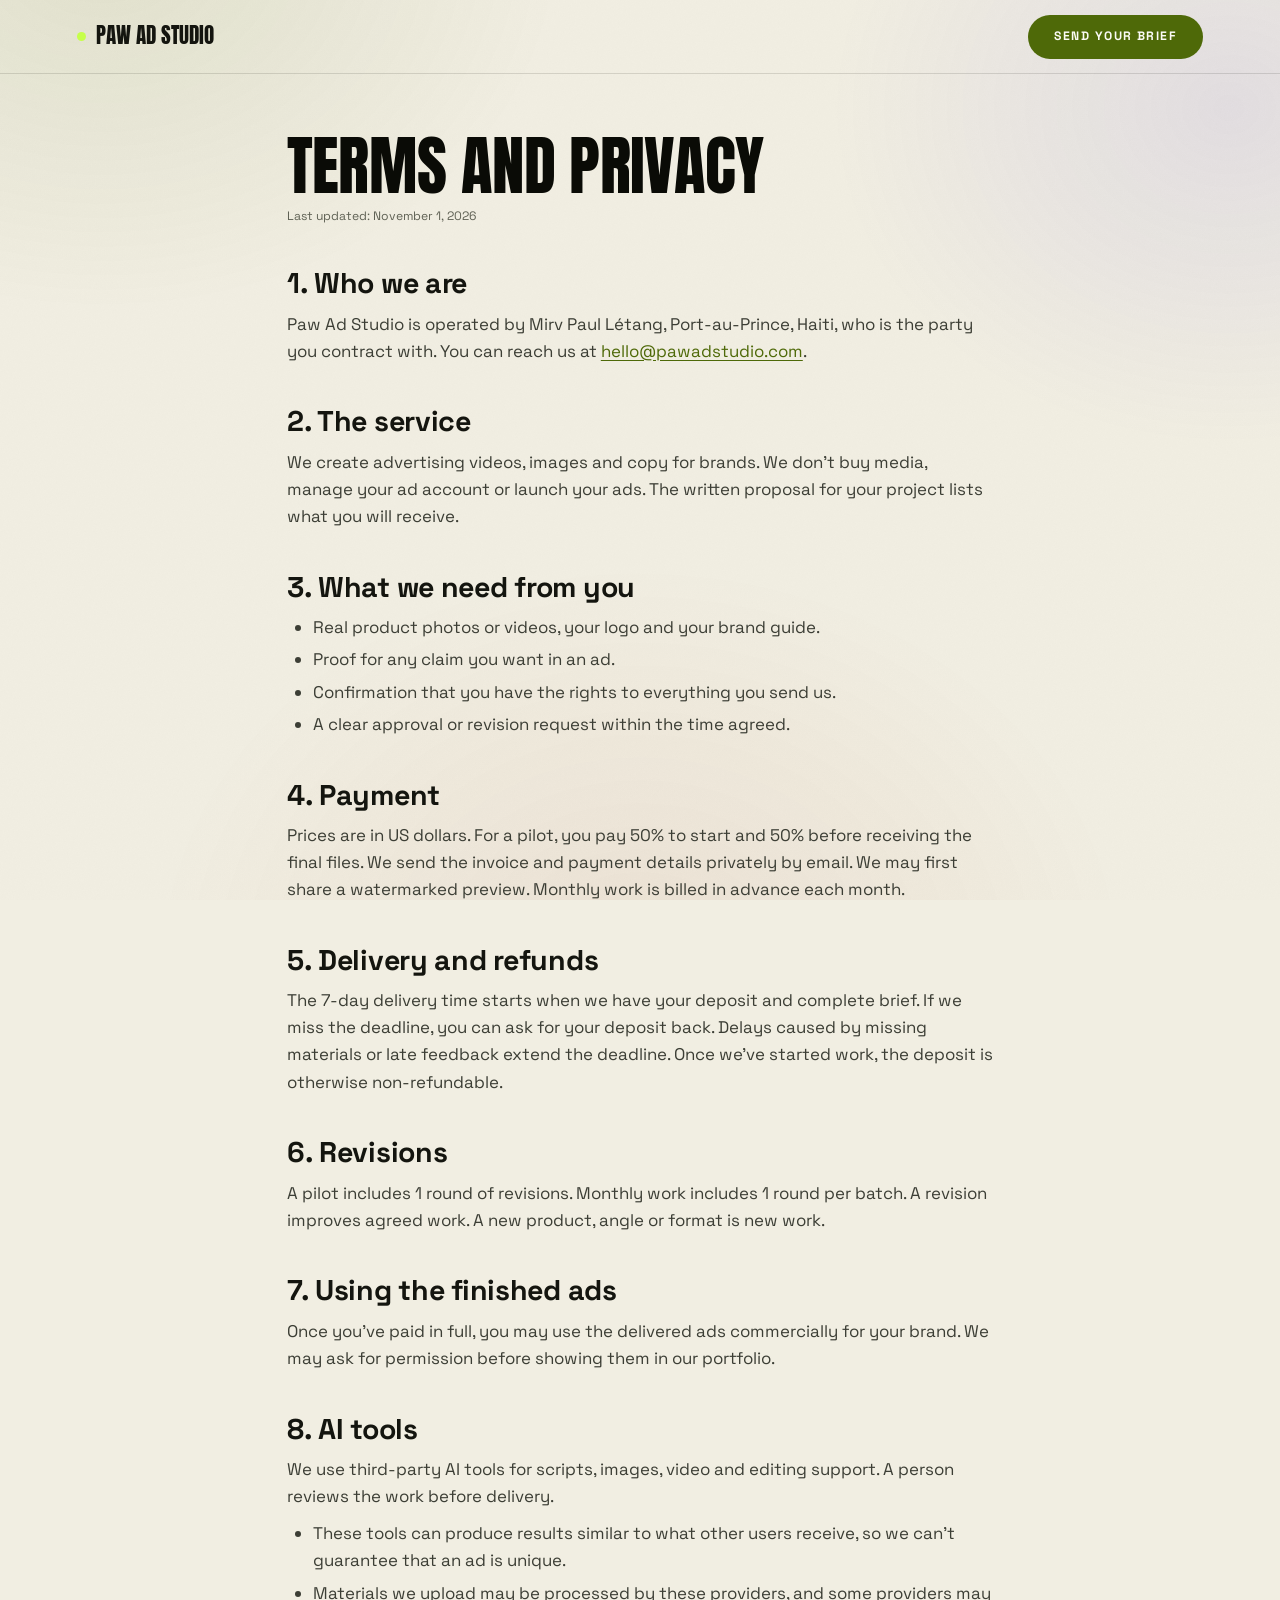
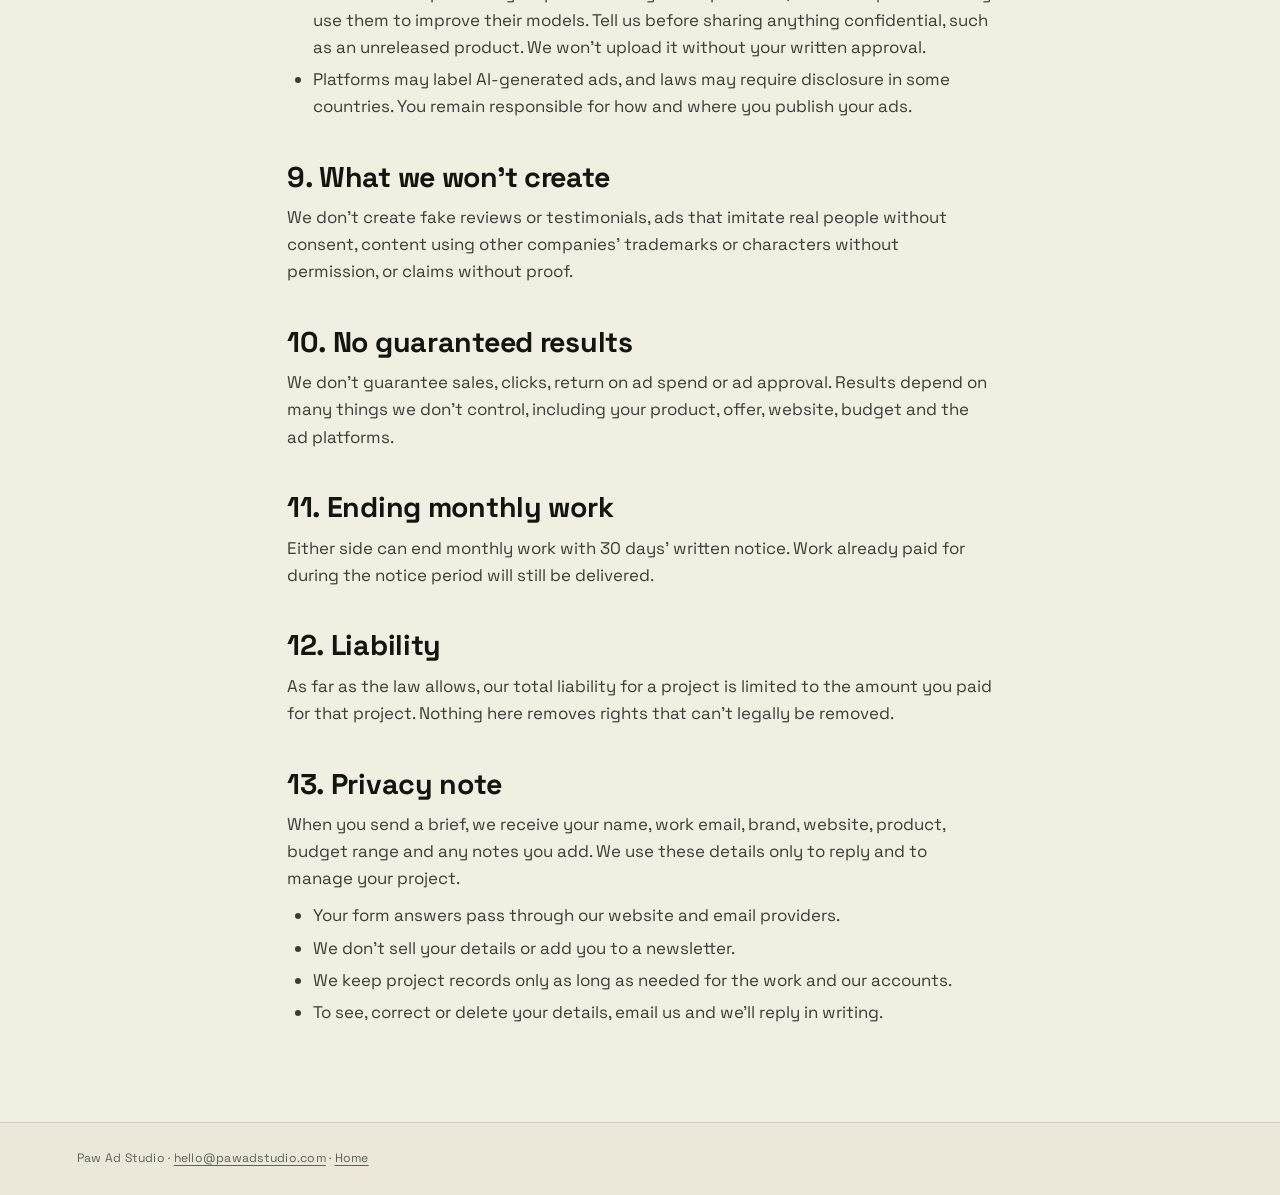
==== terms.html @ f974204a "Sauvegarde : site, chaîne de production et 3 démos validées Site de service en voix d'agence, outils" ====
<!doctype html>
<html lang="en">
<head>
  <meta charset="utf-8">
  <meta name="viewport" content="width=device-width, initial-scale=1">
  <meta name="theme-color" content="#0E0F0C">
  <title>Terms and privacy | Paw Ad Studio</title>
  <meta name="description" content="Service terms and privacy note for Paw Ad Studio.">
  <link rel="icon" href="favicon.svg" type="image/svg+xml">
  <script>!function(){var d=document.documentElement;try{var s=null;try{s=localStorage.getItem("paw-theme")}catch(e){}var t=s==="light"||s==="dark"?s:(window.matchMedia&&window.matchMedia("(prefers-color-scheme: light)").matches?"light":"dark");d.setAttribute("data-theme",t);d.style.colorScheme=t}catch(e){d.setAttribute("data-theme","dark")}}();</script>
  <link rel="preconnect" href="https://fonts.googleapis.com">
  <link rel="preconnect" href="https://fonts.gstatic.com" crossorigin>
  <link href="https://fonts.googleapis.com/css2?family=Anton&family=Space+Grotesk:wght@400;500;600;700&display=swap" rel="stylesheet">
  <link rel="stylesheet" href="css/tokens.css">
  <link rel="stylesheet" href="css/base.css">
  <link rel="stylesheet" href="css/contact.css">
  <link rel="stylesheet" href="css/site.css">
</head>
<body class="cursor-auto">
  <header class="legal-header">
    <a class="legal-header__logo" href="index.html" aria-label="Paw Ad Studio, back to home"><span class="legal-header__dot" aria-hidden="true"></span><span>Paw Ad Studio</span></a>
    <a class="legal-header__cta" href="index.html#contact">Send your brief</a>
  </header>

  <main class="legal container">
    <h1>Terms and privacy</h1>
    <p class="updated">Last updated: November 1, 2026</p>

    <h2>1. Who we are</h2>
    <p>Paw Ad Studio is operated by Mirv Paul Létang, Port-au-Prince, Haiti, who is the party you contract with. You can reach us at <a href="mailto:hello@pawadstudio.com">hello@pawadstudio.com</a>.</p>

    <h2>2. The service</h2>
    <p>We create advertising videos, images and copy for brands. We don't buy media, manage your ad account or launch your ads. The written proposal for your project lists what you will receive.</p>

    <h2>3. What we need from you</h2>
    <ul>
      <li>Real product photos or videos, your logo and your brand guide.</li>
      <li>Proof for any claim you want in an ad.</li>
      <li>Confirmation that you have the rights to everything you send us.</li>
      <li>A clear approval or revision request within the time agreed.</li>
    </ul>

    <h2>4. Payment</h2>
    <p>Prices are in US dollars. For a pilot, you pay 50% to start and 50% before receiving the final files. We send the invoice and payment details privately by email. We may first share a watermarked preview. Monthly work is billed in advance each month.</p>

    <h2>5. Delivery and refunds</h2>
    <p>The 7-day delivery time starts when we have your deposit and complete brief. If we miss the deadline, you can ask for your deposit back. Delays caused by missing materials or late feedback extend the deadline. Once we've started work, the deposit is otherwise non-refundable.</p>

    <h2>6. Revisions</h2>
    <p>A pilot includes 1 round of revisions. Monthly work includes 1 round per batch. A revision improves agreed work. A new product, angle or format is new work.</p>

    <h2>7. Using the finished ads</h2>
    <p>Once you've paid in full, you may use the delivered ads commercially for your brand. We may ask for permission before showing them in our portfolio.</p>

    <h2>8. AI tools</h2>
    <p>We use third-party AI tools for scripts, images, video and editing support. A person reviews the work before delivery.</p>
    <ul>
      <li>These tools can produce results similar to what other users receive, so we can't guarantee that an ad is unique.</li>
      <li>Materials we upload may be processed by these providers, and some providers may use them to improve their models. Tell us before sharing anything confidential, such as an unreleased product. We won't upload it without your written approval.</li>
      <li>Platforms may label AI-generated ads, and laws may require disclosure in some countries. You remain responsible for how and where you publish your ads.</li>
    </ul>

    <h2>9. What we won't create</h2>
    <p>We don't create fake reviews or testimonials, ads that imitate real people without consent, content using other companies' trademarks or characters without permission, or claims without proof.</p>

    <h2>10. No guaranteed results</h2>
    <p>We don't guarantee sales, clicks, return on ad spend or ad approval. Results depend on many things we don't control, including your product, offer, website, budget and the ad platforms.</p>

    <h2>11. Ending monthly work</h2>
    <p>Either side can end monthly work with 30 days' written notice. Work already paid for during the notice period will still be delivered.</p>

    <h2>12. Liability</h2>
    <p>As far as the law allows, our total liability for a project is limited to the amount you paid for that project. Nothing here removes rights that can't legally be removed.</p>

    <h2 id="privacy">13. Privacy note</h2>
    <p>When you send a brief, we receive your name, work email, brand, website, product, budget range and any notes you add. We use these details only to reply and to manage your project.</p>
    <ul>
      <li>Your form answers pass through our website and email providers.</li>
      <li>We don't sell your details or add you to a newsletter.</li>
      <li>We keep project records only as long as needed for the work and our accounts.</li>
      <li>To see, correct or delete your details, email us and we'll reply in writing.</li>
    </ul>
  </main>

  <footer class="footer">
    <div class="container footer__inner">
      <p class="footer__text">Paw Ad Studio · <a href="mailto:hello@pawadstudio.com">hello@pawadstudio.com</a> · <a href="index.html">Home</a></p>
    </div>
  </footer>
</body>
</html>
---- css/tokens.css ----
:root {
  color-scheme: dark;

  
  --bg:         #0E0F0C;   
  --bg-2:       #121410;   
  --surface:    #16180F;   
  --surface-2:  #1E2117;   

  
  --ink:        #F2F1EA;   
  --ink-2:      #CBCCC1;   
  --muted:      #8E9086;   

  
  --ink-display: #FAF9F2;

  
  --line:        rgba(242, 241, 234, .10);  
  --line-strong: rgba(242, 241, 234, .24);  
  --frame-line:  rgba(242, 241, 234, .38);  
  --line-ui:     rgba(242, 241, 234, .40);  

  
  --accent:     #C6FF4A;   
  --accent-ink: #0B0D06;   
  --accent-2:   #8A7CFF;   
  --accent-3:   #FF7A45;   
  --glow:       rgba(198, 255, 74, .32);   
  --danger:     #FF6B6B;

  
  --accent-solid:     var(--accent);
  --accent-solid-ink: var(--accent-ink);

  
  --media-black: #000000;
  --on-media:    #FFFFFF;

  
  --accent-weak: color-mix(in oklab, var(--accent) 14%, transparent);
  --accent-soft: color-mix(in oklab, var(--accent) 32%, transparent);

  
  --shadow-1: 0 2px 8px rgba(0, 0, 0, .40),
              0 12px 32px rgba(0, 0, 0, .34);
  --shadow-2: 0 4px 14px rgba(0, 0, 0, .45),
              0 28px 70px rgba(0, 0, 0, .55);
  --shadow-glow: 0 0 0 1px color-mix(in oklab, var(--accent) 26%, transparent),
                 0 18px 60px -12px var(--glow);
  --blur-glass: 16px;
  --glass:      rgba(22, 24, 15, .62);   

  
  --mesh-1: color-mix(in oklab, var(--accent)   12%, transparent);
  --mesh-2: color-mix(in oklab, var(--accent-2) 14%, transparent);
  --mesh-3: color-mix(in oklab, var(--accent-3)  8%, transparent);
  --mesh:
    radial-gradient(58vw 46vw at 8% -6%,  var(--mesh-1) 0%, transparent 62%),
    radial-gradient(52vw 44vw at 96% 12%, var(--mesh-2) 0%, transparent 60%),
    radial-gradient(60vw 50vw at 50% 108%, var(--mesh-3) 0%, transparent 64%);

  
  --grain: url("data:image/svg+xml,%3Csvg xmlns='http://www.w3.org/2000/svg' width='160' height='160'%3E%3Cfilter id='n'%3E%3CfeTurbulence type='fractalNoise' baseFrequency='.82' numOctaves='2' stitchTiles='stitch'/%3E%3CfeColorMatrix type='saturate' values='0'/%3E%3C/filter%3E%3Crect width='160' height='160' filter='url(%23n)' opacity='.55'/%3E%3C/svg%3E");
  --grain-opacity: .075;
  
  --grain-blend: screen;

  
  --r-sm:   6px;
  --r-md:   12px;
  --r-lg:   20px;
  --r-xl:   32px;
  --r-pill: 999px;

  
  --font-display: var(--font-anton), "Arial Narrow", Impact, sans-serif;
  --font-cond:    var(--font-grotesk), "Arial Narrow", sans-serif;
  --font-body:    var(--font-grotesk), system-ui, "Segoe UI", Helvetica, Arial, sans-serif;

  
  --step--1: clamp(11.5px, 0.65rem + 0.14vw, 13px);   
  --step-0:  clamp(15px,   0.88rem + 0.22vw, 17px);   
  --step-1:  clamp(17px,   0.95rem + 0.42vw, 21px);   
  --step-2:  clamp(21px,   1.05rem + 0.92vw, 30px);   
  --step-3:  clamp(26px,   1.15rem + 1.9vw,  44px);   
  --step-4:  clamp(34px,   1.2rem  + 3.6vw,  72px);   
  --step-5:  clamp(46px,   1rem    + 7.4vw, 128px);   
  --step-6:  clamp(60px,   0.5rem  + 13vw,  230px);   

  
  --lh-display: .86;
  --lh-title:   .94;
  --lh-body:    1.6;
  --tracking-label: .12em;

  
  --sp-1: clamp(4px,  0.25rem + 0.1vw,  6px);
  --sp-2: clamp(8px,  0.4rem  + 0.3vw, 12px);
  --sp-3: clamp(12px, 0.6rem  + 0.5vw, 18px);
  --sp-4: clamp(18px, 0.9rem  + 0.9vw, 28px);
  --sp-5: clamp(26px, 1.2rem  + 1.6vw, 44px);
  --sp-6: clamp(38px, 1.6rem  + 2.8vw, 72px);
  --sp-7: clamp(56px, 2rem    + 5vw,  120px);
  --sp-8: clamp(80px, 2.4rem  + 8vw,  190px);

  
  --rule-w: clamp(24px, 5.5vw, 64px);

  --pad-x:        20px;
  --container:    1440px;
  --header-h:     58px;
  --frame-inset:  10px;
  --frame-radius: 16px;

  
  --ease-expo:  cubic-bezier(.16, 1, .3, 1);
  --ease-power: cubic-bezier(.22, .61, .36, 1);
  --ease-soft:  cubic-bezier(.4, 0, .2, 1);
  --dur-1: .22s;
  --dur-2: .45s;
  --dur-3: .9s;
}


:root[data-theme="light"] {
  color-scheme: light;

  
  --bg:        #F1EEE2;   
  --bg-2:      #E9E5D7;   
  --surface:   #FCFBF6;   
  --surface-2: #E4E0D1;   

  --ink:       #14150F;   
  --ink-2:     #3C3E35;   
  --muted:     #5F6154;   

  
  --ink-display: #0A0B06;

  --line:        rgba(20, 21, 15, .13);  
  --line-strong: rgba(20, 21, 15, .24);  
  --frame-line:  rgba(20, 21, 15, .30);  
  --line-ui:     rgba(20, 21, 15, .52);  

  --accent:     #4E6908;   
  --accent-ink: #FBFBF6;   
  --accent-2:   #5B4BD6;   
  --accent-3:   #A83C10;   
  --glow:       rgba(78, 105, 8, .20);
  --danger:     #B3261E;

  
  --accent-solid:     #C6FF4A;
  --accent-solid-ink: #14150F;   

  
  --shadow-1: 0 1px 2px rgba(30, 28, 18, .10),
              0 12px 28px rgba(30, 28, 18, .14);
  --shadow-2: 0 2px 6px rgba(30, 28, 18, .12),
              0 30px 70px rgba(30, 28, 18, .20);
  --shadow-glow: 0 0 0 1px color-mix(in oklab, var(--accent) 24%, transparent),
                 0 18px 50px -14px var(--glow);
  --glass:    rgba(252, 251, 246, .70);

  --mesh-1: color-mix(in oklab, var(--accent)   10%, transparent);
  --mesh-2: color-mix(in oklab, var(--accent-2) 10%, transparent);
  --mesh-3: color-mix(in oklab, var(--accent-3)  7%, transparent);

  --grain-opacity: .05;
  --grain-blend: multiply;
}


:root.theme-ready,
:root.theme-ready body,
:root.theme-ready .theme-surface {
  transition:
    background-color var(--dur-2) var(--ease-soft),
    color var(--dur-2) var(--ease-soft),
    border-color var(--dur-2) var(--ease-soft);
}

@media (prefers-reduced-motion: reduce) {
  :root.theme-ready,
  :root.theme-ready body,
  :root.theme-ready .theme-surface { transition: none; }
}


@media (min-width: 720px) {
  :root {
    --pad-x: 5vw;
    --header-h: 66px;
    --frame-inset: 14px;
    --frame-radius: 22px;
  }
}

@media (min-width: 980px) {
  :root {
    --pad-x: 6vw;
    --header-h: 74px;
    --frame-inset: 16px;
    --frame-radius: 26px;
  }
}
---- css/base.css ----
*,
*::before,
*::after { margin: 0; padding: 0; box-sizing: border-box; }


html {
  background-color: var(--bg);
  color: var(--ink);
  scroll-behavior: smooth;
  scrollbar-color: var(--line-strong) var(--bg);
  -webkit-text-size-adjust: 100%;
}

body {
  position: relative;
  min-height: 100svh;
  background: transparent;
  color: var(--ink);
  font-family: var(--font-body);
  font-size: var(--step-0);
  line-height: var(--lh-body);
  font-synthesis-weight: none;
  text-rendering: optimizeLegibility;
  -webkit-font-smoothing: antialiased;
  -moz-osx-font-smoothing: grayscale;
  overflow-x: clip;
}


body::before,
body::after {
  content: "";
  position: fixed;
  inset: 0;
  z-index: -1;
  pointer-events: none;
}
body::before { background-image: var(--mesh); }
body::after {
  background-image: var(--grain);
  background-repeat: repeat;
  opacity: var(--grain-opacity);
  
  mix-blend-mode: var(--grain-blend);
}

img,
svg,
video,
canvas { max-width: 100%; display: block; }

a { color: inherit; text-decoration: none; }
ul, ol { list-style: none; }

button,
input,
select,
textarea { font: inherit; color: inherit; background: none; border: none; }
button { cursor: pointer; }


button,
[role="button"],
a[href] { touch-action: manipulation; }


h1, h2, h3, h4 {
  font-weight: 400;
  line-height: var(--lh-title);
  text-wrap: balance;
}
h1, h2 { letter-spacing: -.01em; }

p { text-wrap: pretty; }

strong, b { font-weight: 600; }

::selection { background: var(--accent); color: var(--accent-ink); }


.label {
  font-family: var(--font-cond);
  font-weight: 600;
  font-size: var(--step--1);
  text-transform: uppercase;
  letter-spacing: var(--tracking-label);
  color: var(--muted);
}


.display {
  font-family: var(--font-display);
  font-weight: 400;
  text-transform: uppercase;
  line-height: var(--lh-display);
  letter-spacing: -.005em;
}


.outline,
.outline-sm {
  color: var(--ink);
  font-style: normal;
}
@supports (-webkit-text-stroke: 1px currentColor) {
  .outline {
    color: transparent;
    -webkit-text-stroke: 1.2px var(--ink);
    paint-order: stroke fill;
  }
  .outline-sm {
    color: transparent;
    -webkit-text-stroke: 1px var(--ink);
    paint-order: stroke fill;
  }
  
  .outline--accent { -webkit-text-stroke-color: var(--accent); }
}


.container {
  width: 100%;
  max-width: var(--container);
  margin-inline: auto;
  padding-inline: var(--pad-x);
}

section { position: relative; }


[id] { scroll-margin-top: calc(var(--header-h) + var(--sp-4)); }


.glass {
  background: var(--glass);
  -webkit-backdrop-filter: blur(var(--blur-glass)) saturate(1.4);
  backdrop-filter: blur(var(--blur-glass)) saturate(1.4);
  border: 1px solid var(--line);
}


:focus { outline: none; }
:focus-visible {
  outline: 2px solid var(--accent);
  outline-offset: 3px;
  border-radius: var(--r-sm);
}


.skip-link {
  position: absolute;
  left: var(--sp-3);
  top: var(--sp-3);
  z-index: 300;
  transform: translateY(-200%);
  background: var(--accent);
  color: var(--accent-ink);
  font-family: var(--font-cond);
  font-weight: 700;
  font-size: var(--step--1);
  text-transform: uppercase;
  letter-spacing: var(--tracking-label);
  padding: var(--sp-2) var(--sp-4);
  border-radius: var(--r-pill);
}
.skip-link:focus-visible { transform: translateY(0); }

.visually-hidden {
  position: absolute !important;
  width: 1px; height: 1px;
  margin: -1px; padding: 0;
  overflow: hidden;
  clip-path: inset(50%);
  white-space: nowrap;
}


::-webkit-scrollbar { width: 10px; height: 10px; }
::-webkit-scrollbar-track { background: var(--bg); }
::-webkit-scrollbar-thumb {
  background: var(--line-strong);
  border-radius: var(--r-pill);
  border: 2px solid var(--bg);
}
::-webkit-scrollbar-thumb:hover { background: var(--accent); }


@media (hover: hover) and (pointer: fine) {
  body { cursor: none; }
  body a,
  body button,
  body [data-cursor] { cursor: none; }

  
  .cursor-auto,
  .cursor-auto * { cursor: auto; }
  .cursor-auto a,
  .cursor-auto button { cursor: pointer; }
  .cursor-auto input,
  .cursor-auto textarea { cursor: text; }
}


@media (prefers-reduced-motion: reduce) {
  html { scroll-behavior: auto; }
  *,
  *::before,
  *::after {
    animation-duration: .001ms !important;
    animation-iteration-count: 1 !important;
    transition-duration: .001ms !important;
    scroll-behavior: auto !important;
  }
  
  [data-reveal] { opacity: 1 !important; transform: none !important; }
  .reveal { transform: none !important; }
}


@media (min-width: 980px) {
  @supports (-webkit-text-stroke: 1px currentColor) {
    .outline    { -webkit-text-stroke-width: 1.5px; }
    .outline-sm { -webkit-text-stroke-width: 1.2px; }
  }
}
---- css/contact.css ----
.contact {
  
  --contact-halo-a: color-mix(in oklab, var(--accent) 30%, transparent);
  --contact-halo-b: color-mix(in oklab, var(--accent-2) 22%, transparent);
  --contact-halo-opacity: .9;
  --contact-edge: color-mix(in oklab, var(--accent) 34%, transparent);
  --contact-stroke: 2.4px;               

  
  --contact-title-size: clamp(46px, 11vw, 176px);

  position: relative;
  isolation: isolate;
  overflow: clip;                       
  
  padding-block: var(--sp-6);
}

:root[data-theme="light"] .contact {
  --contact-halo-a: color-mix(in oklab, var(--accent) 16%, transparent);
  --contact-halo-b: color-mix(in oklab, var(--accent-2) 12%, transparent);
  --contact-halo-opacity: .75;
  --contact-edge: color-mix(in oklab, var(--accent) 26%, transparent);
}


.contact__glow {
  position: absolute;
  
  inset: 0 -12% auto -12%;
  z-index: -1;
  height: 70%;
  pointer-events: none;
  opacity: var(--contact-halo-opacity);
  filter: blur(60px);
  background:
    radial-gradient(44% 52% at 18% 30%, var(--contact-halo-a) 0%, transparent 70%),
    radial-gradient(40% 48% at 86% 8%, var(--contact-halo-b) 0%, transparent 72%);
  -webkit-mask-image: linear-gradient(to bottom, transparent 0%, #000 22%);
          mask-image: linear-gradient(to bottom, transparent 0%, #000 22%);
}


.contact__inner {
  position: relative;
  display: grid;
  grid-template-columns: minmax(0, 1fr);
  gap: var(--sp-5);
}


.contact__bar {
  display: flex;
  align-items: center;
  gap: var(--sp-3);
  padding-bottom: var(--sp-3);
  border-bottom: 1px solid var(--line);
  min-width: 0;
}

.contact__kicker {
  flex: none;
  color: var(--muted);
}


.contact__barRule {
  flex: 1 1 auto;
  min-width: var(--sp-3);
  height: 1px;
  background: var(--line-strong);
}

.contact__status {
  display: inline-flex;
  align-items: center;
  gap: var(--sp-2);
  flex: none;
  min-width: 0;
}

.contact__statusText {
  color: var(--muted);
  white-space: nowrap;
}


.contact__statusDot {
  flex: none;
  width: 8px;
  height: 8px;
  border-radius: var(--r-pill);
  background: var(--accent-solid);
  box-shadow: 0 0 0 4px color-mix(in oklab, var(--accent) 18%, transparent);
}


.contact__title {
  margin: 0;
  font-size: var(--contact-title-size);   
  line-height: .84;                       
  letter-spacing: -.02em;
  color: var(--ink-display);
  min-width: 0;
}

.contact__line {
  display: block;
  overflow: hidden;                     
  padding-bottom: .04em;                
  
  padding-top: .2em;
  margin-top: -.2em;

  
  padding-left: 0;
}


.contact__line--bottom {
  display: flex;
  align-items: flex-end;
  gap: var(--sp-3);
}

.contact__word {
  display: inline-block;
  white-space: nowrap;          
  will-change: transform;
}


@supports (-webkit-text-stroke: 1px currentColor) {
  .contact__word--outline {
    -webkit-text-stroke: var(--contact-stroke) var(--ink-display);
  }
}


.contact__trail {
  display: none;
}


.contact__cols {
  display: grid;
  grid-template-columns: 1fr;
  gap: var(--sp-5);
  min-width: 0;
}


@media (min-width: 640px) {
  .contact__cols { grid-template-columns: repeat(2, minmax(0, 1fr)); }
}

.contact__col {
  display: flex;
  flex-direction: column;
  gap: var(--sp-3);
  min-width: 0;
}

.contact__colTitle {
  display: flex;
  align-items: center;
  gap: var(--sp-2);
  margin: 0;
  color: var(--muted);
}
.contact__colTitle::before {
  content: "";
  width: var(--rule-w);           
  height: 1px;
  flex: none;
  background: var(--accent);
}

.contact__list {
  display: flex;
  flex-direction: column;
}

.contact__row { border-top: 1px solid var(--line); }
.contact__row:last-child { border-bottom: 1px solid var(--line); }


.contact__item {
  display: flex;
  align-items: center;
  justify-content: space-between;
  gap: var(--sp-3);
  padding-block: var(--sp-3);
  min-height: 48px;                     
  font-family: var(--font-cond);
  font-weight: 600;
  font-size: var(--step-1);
  color: var(--ink-2);
  transition: color var(--dur-1) var(--ease-soft);
}

.contact__itemText {
  min-width: 0;
  overflow-wrap: anywhere;
  transition: transform var(--dur-2) var(--ease-expo);
}

.contact__itemArrow {
  flex: none;
  color: var(--accent);
  opacity: 0;
  transform: translate3d(-6px, 4px, 0);
  transition:
    opacity var(--dur-1) var(--ease-soft),
    transform var(--dur-2) var(--ease-expo);
}

a.contact__item:hover,
a.contact__item:focus-visible { color: var(--ink); }
a.contact__item:hover .contact__itemText,
a.contact__item:focus-visible .contact__itemText { transform: translate3d(6px, 0, 0); }
a.contact__item:hover .contact__itemArrow,
a.contact__item:focus-visible .contact__itemArrow {
  opacity: 1;
  transform: translate3d(0, 0, 0);
}


.contact__item--off {
  color: var(--muted);
  cursor: default;
}
.contact__itemDash {
  flex: none;
  width: 16px;
  height: 1px;
  background: var(--line-strong);
}


.contact__mailto {
  position: relative;
  isolation: isolate;
  display: flex;
  align-items: center;
  justify-content: space-between;
  gap: var(--sp-4);
  width: 100%;
  min-height: 88px;
  padding-block: var(--sp-4);
  padding-inline: 0;                    
  border-block: 1px solid var(--line-strong);
  color: var(--ink);
  overflow: hidden;
  
  transition:
    color var(--dur-2) var(--ease-soft),
    border-color var(--dur-2) var(--ease-soft),
    padding-inline var(--dur-2) var(--ease-expo);
}


.contact__mailtoFill {
  position: absolute;
  inset: 0 -50vw 0 -50vw;
  z-index: -1;
  background: var(--accent);
  transform: translate3d(-100%, 0, 0);
  transition: transform var(--dur-2) var(--ease-expo);
}

.contact__mailtoText {
  font-family: var(--font-cond);
  font-weight: 700;
  font-size: clamp(20px, 1rem + 2.6vw, 56px);
  letter-spacing: -.015em;
  line-height: 1.1;
  color: inherit;
  
  min-width: 0;
  overflow-wrap: anywhere;
}


.contact__mailtoArrow {
  position: relative;
  display: grid;
  place-items: center;
  flex: none;
  width: clamp(48px, 5.4vw, 84px);
  height: clamp(48px, 5.4vw, 84px);
  border: 1px solid var(--contact-edge);
  border-radius: var(--r-pill);
  overflow: hidden;
  font-size: clamp(20px, 1rem + 1.2vw, 32px);
  line-height: 1;
  color: var(--accent);
  transition:
    color var(--dur-2) var(--ease-soft),
    border-color var(--dur-2) var(--ease-soft),
    background-color var(--dur-2) var(--ease-soft);
}
.contact__mailtoArrowGlyph {
  position: absolute;
  inset: 0;
  display: flex;
  align-items: center;
  justify-content: center;
  transition: transform var(--dur-2) var(--ease-expo);
}
.contact__mailtoArrowGlyph:nth-child(1) { transform: translate3d(0, 0, 0); }
.contact__mailtoArrowGlyph:nth-child(2) { transform: translate3d(-130%, 0, 0); }

.contact__mailto:hover,
.contact__mailto:focus-visible {
  color: var(--accent-ink);             
  border-color: var(--accent);
  
  padding-inline: var(--sp-4);
}
.contact__mailto:hover .contact__mailtoFill,
.contact__mailto:focus-visible .contact__mailtoFill {
  transform: translate3d(0, 0, 0);
}
.contact__mailto:hover .contact__mailtoArrow,
.contact__mailto:focus-visible .contact__mailtoArrow {
  color: var(--accent);
  border-color: var(--accent-ink);
  background-color: var(--accent-ink);
}

.contact__mailto:hover .contact__mailtoArrowGlyph:nth-child(1),
.contact__mailto:focus-visible .contact__mailtoArrowGlyph:nth-child(1) {
  transform: translate3d(130%, 0, 0);
}
.contact__mailto:hover .contact__mailtoArrowGlyph:nth-child(2),
.contact__mailto:focus-visible .contact__mailtoArrowGlyph:nth-child(2) {
  transform: translate3d(0, 0, 0);
}


.contact__mailto:focus-visible { outline-offset: 4px; }



.contact__anim {
  --contact-d: calc(var(--contact-i, 0) * .08s);
  transition:
    opacity var(--dur-3) var(--ease-soft) var(--contact-d),
    transform 1.05s var(--ease-expo) var(--contact-d);
}


.contact__mailto.contact__anim {
  transition:
    opacity var(--dur-3) var(--ease-soft) var(--contact-d),
    transform 1.05s var(--ease-expo) var(--contact-d),
    color var(--dur-2) var(--ease-soft),
    border-color var(--dur-2) var(--ease-soft),
    padding-inline var(--dur-2) var(--ease-expo);
}

.contact--pre .contact__anim { opacity: 0; }


.contact--pre .contact__word { transform: translateY(105%); }


.contact--pre .contact__bar,
.contact--pre .contact__mailto,
.contact--pre .contact__col { transform: translateY(22px); }

.contact--in .contact__anim {
  opacity: 1;
  transform: none;
}


@media (max-width: 600px) {
  .contact__mailto {
    gap: var(--sp-3);
    min-height: 72px;
  }
  .contact__mailtoText { font-size: clamp(16px, 4.6vw, 26px); }
  .contact__mailto:hover,
  .contact__mailto:focus-visible { padding-inline: var(--sp-3); }
}


@media (min-width: 720px) {
  .contact__cols { gap: var(--sp-6); }

  .footer__inner {
    flex-direction: row;
    align-items: center;
    justify-content: space-between;
  }
}


@media (min-width: 1240px) {
  .contact__inner {
    
    grid-template-columns: minmax(0, .98fr) minmax(300px, 1.02fr);
    column-gap: var(--sp-6);
    row-gap: var(--sp-6);
  }

  
  .contact { --contact-title-size: clamp(46px, 6.6vw, 176px); }

  .contact__bar { grid-column: 1 / -1; grid-row: 1; }

  
  .contact__title { grid-column: 1; grid-row: 2; align-self: end; }

  .contact__cols {
    grid-column: 2;
    grid-row: 2;
    align-self: end;
    
    grid-template-columns: repeat(2, minmax(0, 1fr));
    gap: var(--sp-4) var(--sp-5);
  }

  
  .contact__item { font-size: var(--step-0); }

  
  .contact__col { justify-content: flex-start; }
  .contact__list { flex: 1 1 auto; }
  .contact__row { display: flex; flex: 1 1 auto; }
  .contact__row .contact__item { flex: 1 1 auto; }

  .contact__mailto {
    grid-column: 1 / -1;
    grid-row: 3;
    min-height: 128px;
  }

  
  .contact__trail {
    display: flex;
    align-items: center;
    gap: var(--sp-3);
    flex: 1 1 auto;
    min-width: 0;
    
    padding-bottom: .06em;
    color: var(--accent);
  }
  .contact__trailRule {
    flex: 1 1 auto;
    min-width: 0;
    height: 2px;
    background: color-mix(in oklab, var(--accent) 70%, transparent);
  }
  .contact__trailArrow {
    flex: none;
    font-family: var(--font-cond);
    font-weight: 700;
    font-size: var(--step-3);
    line-height: 1;
  }
}


.footer {
  position: relative;
  border-top: 1px solid var(--line);
  background: color-mix(in oklab, var(--bg-2) 70%, transparent);
  padding-block: var(--sp-4);
}

.footer__inner {
  display: flex;
  flex-direction: column;
  align-items: flex-start;
  gap: var(--sp-3);
}

.footer__text {
  margin: 0;
  font-family: var(--font-cond);
  font-size: var(--step--1);
  letter-spacing: .02em;
  color: var(--muted);
}


.footer__year {
  display: inline-block;
  min-inline-size: 4ch;
  color: var(--ink-2);
  font-variant-numeric: tabular-nums;
}

.footer__top {
  display: inline-flex;
  align-items: center;
  gap: var(--sp-2);
  min-height: 44px;
  padding: 0 var(--sp-3) 0 var(--sp-4);
  border: 1px solid var(--line-strong);
  border-radius: var(--r-pill);
  background: color-mix(in oklab, var(--surface) 60%, transparent);
  font-family: var(--font-cond);
  font-weight: 700;
  font-size: var(--step--1);
  text-transform: uppercase;
  letter-spacing: var(--tracking-label);
  color: var(--ink-2);
  white-space: nowrap;
  transition:
    color var(--dur-1) var(--ease-soft),
    background-color var(--dur-1) var(--ease-soft),
    border-color var(--dur-1) var(--ease-soft),
    transform var(--dur-1) var(--ease-power),
    box-shadow var(--dur-2) var(--ease-soft);
}

.footer__top:hover,
.footer__top:focus-visible {
  color: var(--accent-ink);
  background: var(--accent);
  border-color: var(--accent);
  transform: translateY(-2px);
  box-shadow: var(--shadow-glow);
}
.footer__top:active { transform: translateY(0); }

.footer__topLabel { line-height: 1; }


.footer__topIcon {
  position: relative;
  display: block;
  flex: none;
  width: 1.1em;
  height: 1.1em;
  overflow: hidden;
  font-size: 1.05em;
  color: inherit;
}
.footer__topGlyph {
  position: absolute;
  inset: 0;
  display: flex;
  align-items: center;
  justify-content: center;
  transition: transform var(--dur-2) var(--ease-expo);
}
.footer__topGlyph:nth-child(1) { transform: translate3d(0, 0, 0); }
.footer__topGlyph:nth-child(2) { transform: translate3d(0, 130%, 0); }

.footer__top:hover .footer__topGlyph:nth-child(1),
.footer__top:focus-visible .footer__topGlyph:nth-child(1) {
  transform: translate3d(0, -130%, 0);
}
.footer__top:hover .footer__topGlyph:nth-child(2),
.footer__top:focus-visible .footer__topGlyph:nth-child(2) {
  transform: translate3d(0, 0, 0);
}


@media (prefers-reduced-motion: reduce) {
  .contact__anim,
  .contact--pre .contact__anim,
  .contact--in .contact__anim {
    opacity: 1 !important;
    transform: none !important;
    transition: none !important;
  }
  .contact__mailtoFill,
  .contact__mailtoArrowGlyph,
  .contact__itemText,
  .contact__itemArrow,
  .footer__topGlyph { transition: none !important; }

  
  .contact__mailto:hover,
  .contact__mailto:focus-visible,
  .footer__top:hover,
  .footer__top:focus-visible { transform: none !important; }
}
---- css/site.css ----
/* Paw Ad Studio : compléments au design system du portfolio. */
:root {
  --font-anton: "Anton";
  --font-grotesk: "Space Grotesk";
  --ad-violet: #6253E8;
  --ad-coral: #FF7A45;
  --ad-ink: #0B0D06;
}

.services__grid { list-style: none; }
body.is-loaded .badge[data-off] { opacity: 0; transform: scale(.8); pointer-events: none; }

/* Zones de clic d'au moins 44 px, sans changer l'apparence */
.skip-link { display: inline-flex; align-items: center; min-height: 44px; }
.hdr__logo { min-height: 44px; }
.hdr__link::before { content: ""; position: absolute; inset: -7px 0; }
.contact__mailto.brief__submit { cursor: pointer; text-align: left; }
@media (hover: hover) and (pointer: fine) { .contact__mailto.brief__submit { cursor: none; } }

/* Vidéos de démonstration */
.hero__media { --hero-ar: 16 / 9; --hero-arn: 1.7778; }
.hero__caption {
  position: relative;
  z-index: 1;
  margin-top: var(--sp-2);
  color: var(--muted);
  font-size: var(--step--1);
}

.adwall {
  position: absolute;
  inset: 0;
  display: flex;
  align-items: center;
  justify-content: center;
  gap: var(--sp-3);
  padding: var(--sp-3);
  background:
    radial-gradient(70% 90% at 50% 0%, color-mix(in oklab, var(--accent) 14%, transparent), transparent 70%),
    var(--media-black);
}
.adwall .ad { height: 100%; width: auto; flex: none; }

.ad {
  position: relative;
  aspect-ratio: 9 / 16;
  width: 100%;
  overflow: hidden;
  border-radius: var(--r-md);
  background: var(--media-black);
  box-shadow: var(--shadow-1);
}
.ad video { display: block; width: 100%; height: 100%; object-fit: cover; }

.adwall__pause {
  position: absolute;
  right: var(--sp-2);
  bottom: var(--sp-2);
  z-index: 2;
  display: grid;
  place-items: center;
  width: 44px;
  height: 44px;
  border: 1px solid color-mix(in oklab, var(--on-media) 40%, transparent);
  border-radius: var(--r-pill);
  background: color-mix(in oklab, var(--media-black) 70%, transparent);
  color: var(--on-media);
}
.adwall__icon--play { display: none; }
.adwall__pause[aria-pressed="true"] .adwall__icon--pause { display: none; }
.adwall__pause[aria-pressed="true"] .adwall__icon--play { display: block; }

@media (max-width: 719.98px) {
  .hero__media { --hero-ar: 4 / 5; --hero-arn: .8; width: min(100%, 340px); }
  .adwall { padding: var(--sp-3); }
  .adwall .ad--side { display: none; }
}

/* Exemples */
.concepts__intro { max-width: 60ch; color: var(--ink-2); font-size: var(--step-1); line-height: 1.45; }
.concepts__row {
  display: grid;
  grid-auto-flow: column;
  grid-auto-columns: minmax(240px, 72vw);
  gap: var(--sp-4);
  margin-inline: calc(var(--pad-x) * -1);
  padding-inline: var(--pad-x);
  padding-bottom: var(--sp-2);
  overflow-x: auto;
  scroll-snap-type: x proximity;
  scroll-padding-inline: var(--pad-x);
}
.concept { scroll-snap-align: start; min-width: 0; }
.concept__num { margin-top: var(--sp-4); color: var(--accent); }
.concept__title { margin-top: var(--sp-1); font-size: var(--step-3); color: var(--ink-display); }
.concept__text { margin-top: var(--sp-2); color: var(--ink-2); }

@media (min-width: 900px) {
  .concepts__row {
    grid-auto-flow: row;
    grid-auto-columns: auto;
    grid-template-columns: repeat(3, minmax(0, 1fr));
    margin-inline: 0;
    padding-inline: 0;
    overflow: visible;
  }
  .concept .ad { max-width: 340px; }
}

/* Tarif mensuel */
.offer__grid--next { margin-top: var(--sp-5); }
.offer__price--quiet {
  border-color: var(--line-strong);
  box-shadow: var(--shadow-1);
}
.offer__num--long { font-size: clamp(72px, 9.5vw, 128px); }
.offer__cta--ghost {
  border: 1px solid var(--line-ui);
  background: transparent;
  color: var(--ink);
  box-shadow: none;
}
.offer__cta--ghost:hover,
.offer__cta--ghost:focus-visible { border-color: var(--accent); background: var(--accent-weak); box-shadow: none; }
@media (min-width: 900px) { .offer__price--quiet { position: relative; top: auto; } }

/* Nos standards */
.standards .concepts__intro { margin-top: calc(var(--sp-2) * -1); }
.rules { margin-top: var(--sp-5); }
.rules .offer__stepText strong { display: block; color: var(--ink); font-family: var(--font-cond); font-weight: 700; }
@media (min-width: 900px) { .rules .offer__stepsList { grid-template-columns: repeat(4, minmax(0, 1fr)); } }

/* Formulaire */
.brief { display: grid; gap: var(--sp-6); }
.brief__form { min-width: 0; }
.brief__grid { display: grid; gap: var(--sp-4) var(--sp-4); }
.brief__honeypot { position: absolute; left: -9999px; }
.field { display: flex; flex-direction: column; gap: var(--sp-2); min-width: 0; }
.field .label { color: var(--ink-2); }
.field input,
.field select,
.field textarea {
  width: 100%;
  min-height: 52px;
  padding: 12px var(--sp-3);
  border: 1px solid var(--line-ui);
  border-radius: var(--r-md);
  background: color-mix(in oklab, var(--surface) 82%, transparent);
  color: var(--ink);
  font-size: var(--step-0);
  transition: border-color var(--dur-1) var(--ease-soft), box-shadow var(--dur-1) var(--ease-soft);
}
.field select { color-scheme: inherit; }
.field select option { background: var(--surface); color: var(--ink); }
.field textarea { resize: vertical; line-height: 1.5; }
.field input::placeholder,
.field textarea::placeholder { color: var(--muted); font-style: italic; opacity: 1; }
.field input:focus,
.field select:focus,
.field textarea:focus { border-color: var(--accent); box-shadow: 0 0 0 3px var(--accent-weak); }
.field .is-valid { border-color: var(--accent); }
.field .is-invalid { border-color: var(--danger); }
.field input:disabled,
.field select:disabled,
.field textarea:disabled { opacity: .6; }
.field__error { color: var(--danger); font-size: var(--step--1); line-height: 1.35; }
.brief__submit { margin-top: var(--sp-5); }
.brief__submit[disabled] { opacity: .6; }
.brief__note { margin-top: var(--sp-3); color: var(--muted); font-size: var(--step--1); }
.brief__note a { display: inline-block; padding-block: 14px; margin-block: -14px; color: var(--ink-2); text-decoration: underline; text-underline-offset: 3px; }
.brief__status {
  margin-top: var(--sp-3);
  padding: var(--sp-3) var(--sp-4);
  border: 1px solid var(--line-strong);
  border-radius: var(--r-md);
  background: color-mix(in oklab, var(--surface) 88%, transparent);
  color: var(--ink-2);
}
.brief__status:focus { outline: none; }
.brief__status h3 { margin-bottom: var(--sp-1); color: var(--ink); font-family: var(--font-cond); font-size: var(--step-1); font-weight: 700; line-height: 1.25; }
.brief__status.is-success { border-color: var(--accent); }
.brief__status.is-fallback { border-color: var(--accent-3); }
.brief__next { align-self: start; }
.brief__next .contact__item { font-size: var(--step-0); }
.footer__text a { display: inline-block; padding-block: 15px; margin-block: -15px; text-decoration: underline; text-underline-offset: 3px; }
@media (min-width: 720px) { .brief__grid { grid-template-columns: repeat(2, minmax(0, 1fr)); } .field--full { grid-column: 1 / -1; } }
@media (min-width: 1040px) { .brief { grid-template-columns: minmax(0, 8fr) minmax(260px, 4fr); } }
/* Grand écran : titre et étapes à gauche, formulaire à droite, dans la grille du portfolio */
@media (min-width: 1240px) {
  .brief { display: contents; }
  .contact__inner { grid-template-rows: auto auto 1fr; }
  .contact__title { align-self: start; }
  .brief__form { grid-column: 2; grid-row: 2 / span 2; }
  .brief__next { grid-column: 1; grid-row: 3; align-self: end; }
  .contact__mailto.brief__submit { min-height: 96px; }
}

/* Page de conditions */
.legal-header {
  display: flex;
  align-items: center;
  justify-content: space-between;
  gap: var(--sp-3);
  min-height: var(--header-h);
  padding-inline: var(--pad-x);
  border-bottom: 1px solid var(--line);
}
.legal-header__logo { display: inline-flex; align-items: center; gap: var(--sp-2); min-height: 44px; font-family: var(--font-display); font-size: var(--step-1); text-transform: uppercase; }
.legal-header__dot { width: 9px; height: 9px; border-radius: var(--r-pill); background: var(--accent-solid); }
.legal-header__cta { display: inline-flex; align-items: center; min-height: 44px; padding-inline: var(--sp-4); border-radius: var(--r-pill); background: var(--accent); color: var(--accent-ink); font-family: var(--font-cond); font-size: var(--step--1); font-weight: 700; letter-spacing: var(--tracking-label); text-transform: uppercase; }
.legal { padding-block: var(--sp-6) var(--sp-7); max-width: 860px; }
.legal h1 { font-family: var(--font-display); font-size: var(--step-4); line-height: var(--lh-title); text-transform: uppercase; color: var(--ink-display); }
.legal h2 { margin-top: var(--sp-5); font-family: var(--font-cond); font-size: var(--step-2); font-weight: 700; line-height: 1.2; color: var(--ink); }
.legal p, .legal ul { margin-top: var(--sp-2); max-width: 68ch; color: var(--ink-2); }
.legal ul { padding-left: var(--sp-4); list-style: disc; }
.legal li { margin-top: var(--sp-1); }
.legal a { color: var(--accent); text-decoration: underline; text-underline-offset: 3px; }
.legal .updated { color: var(--muted); font-size: var(--step--1); }
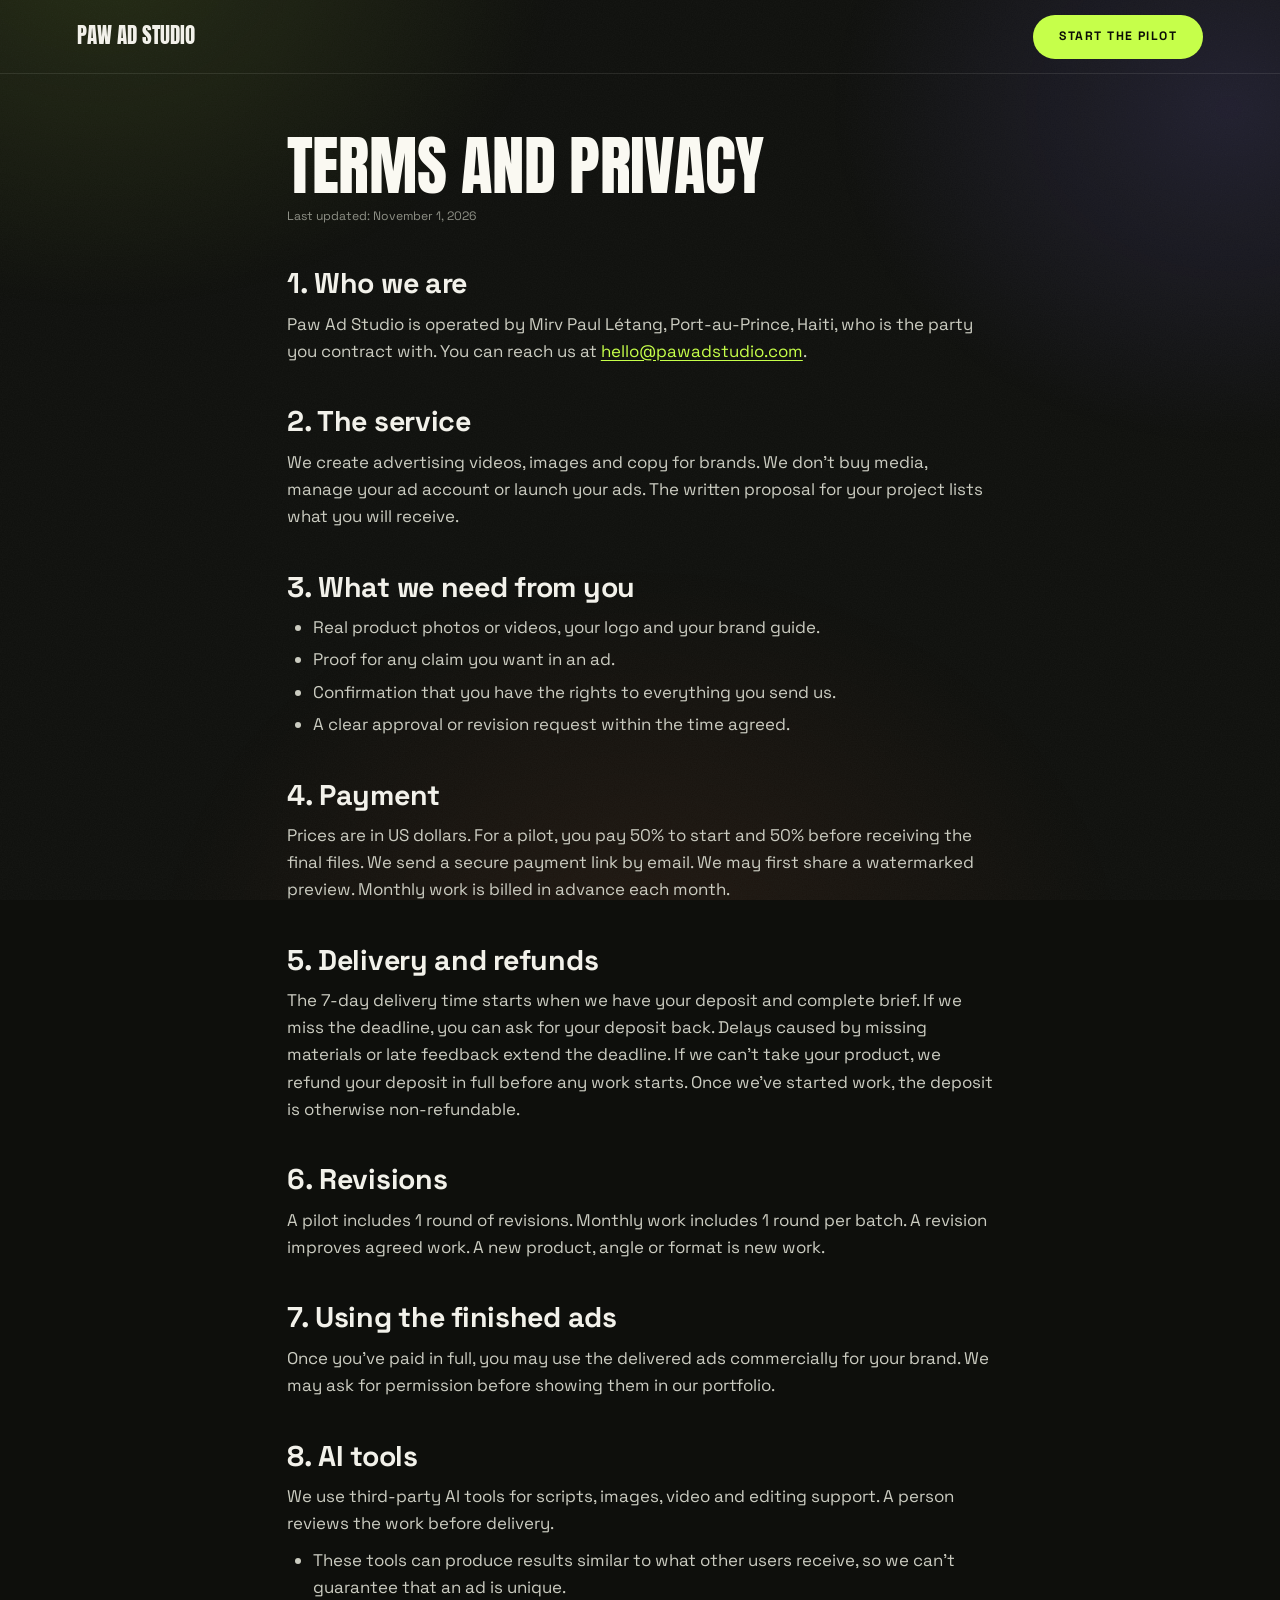
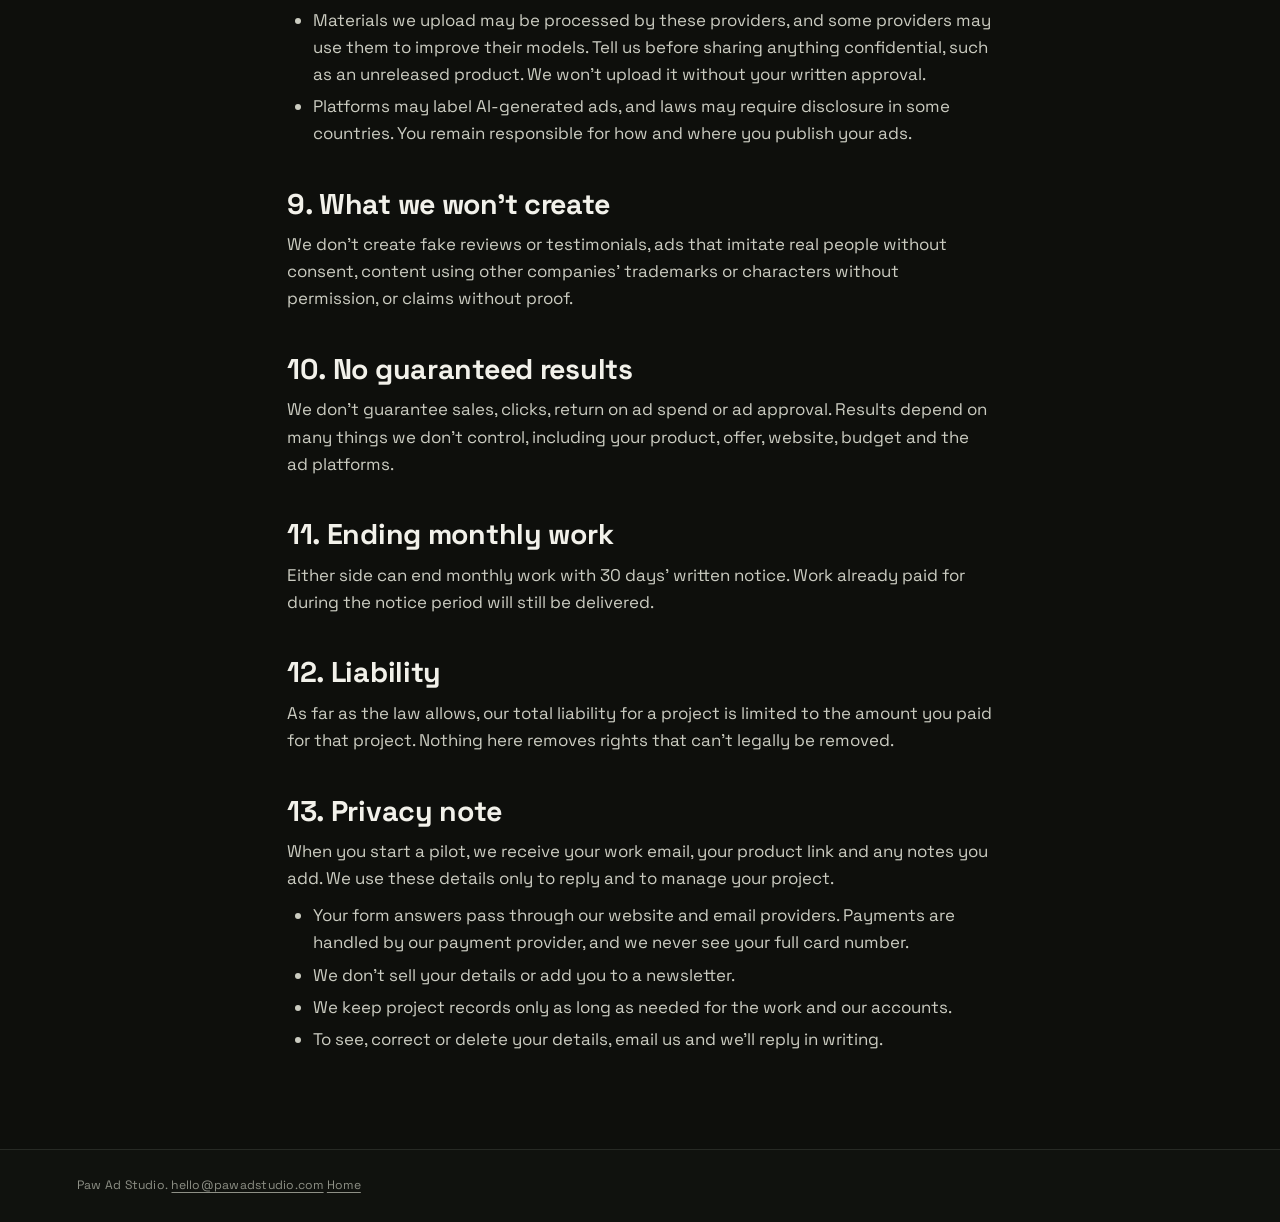
==== commit f17ddb1c: "Lot 2 : site en mode nuit, tunnel de vente, 3 vidéos et 24 visuels Site en mode nuit uniquement et r" ====
--- a/terms.html
+++ b/terms.html
@@ -1,5 +1,5 @@
 <!doctype html>
-<html lang="en">
+<html lang="en" data-theme="dark" style="color-scheme: dark">
 <head>
   <meta charset="utf-8">
   <meta name="viewport" content="width=device-width, initial-scale=1">
@@ -7,7 +7,6 @@
   <title>Terms and privacy | Paw Ad Studio</title>
   <meta name="description" content="Service terms and privacy note for Paw Ad Studio.">
   <link rel="icon" href="favicon.svg" type="image/svg+xml">
-  <script>!function(){var d=document.documentElement;try{var s=null;try{s=localStorage.getItem("paw-theme")}catch(e){}var t=s==="light"||s==="dark"?s:(window.matchMedia&&window.matchMedia("(prefers-color-scheme: light)").matches?"light":"dark");d.setAttribute("data-theme",t);d.style.colorScheme=t}catch(e){d.setAttribute("data-theme","dark")}}();</script>
   <link rel="preconnect" href="https://fonts.googleapis.com">
   <link rel="preconnect" href="https://fonts.gstatic.com" crossorigin>
   <link href="https://fonts.googleapis.com/css2?family=Anton&family=Space+Grotesk:wght@400;500;600;700&display=swap" rel="stylesheet">
@@ -18,8 +17,8 @@
 </head>
 <body class="cursor-auto">
   <header class="legal-header">
-    <a class="legal-header__logo" href="index.html" aria-label="Paw Ad Studio, back to home"><span class="legal-header__dot" aria-hidden="true"></span><span>Paw Ad Studio</span></a>
-    <a class="legal-header__cta" href="index.html#contact">Send your brief</a>
+    <a class="legal-header__logo" href="index.html" aria-label="Paw Ad Studio, back to home"><span>Paw Ad Studio</span></a>
+    <a class="legal-header__cta" href="index.html#start">Start the pilot</a>
   </header>
 
   <main class="legal container">
@@ -41,10 +40,10 @@
     </ul>
 
     <h2>4. Payment</h2>
-    <p>Prices are in US dollars. For a pilot, you pay 50% to start and 50% before receiving the final files. We send the invoice and payment details privately by email. We may first share a watermarked preview. Monthly work is billed in advance each month.</p>
+    <p>Prices are in US dollars. For a pilot, you pay 50% to start and 50% before receiving the final files. We send a secure payment link by email. We may first share a watermarked preview. Monthly work is billed in advance each month.</p>
 
     <h2>5. Delivery and refunds</h2>
-    <p>The 7-day delivery time starts when we have your deposit and complete brief. If we miss the deadline, you can ask for your deposit back. Delays caused by missing materials or late feedback extend the deadline. Once we've started work, the deposit is otherwise non-refundable.</p>
+    <p>The 7-day delivery time starts when we have your deposit and complete brief. If we miss the deadline, you can ask for your deposit back. Delays caused by missing materials or late feedback extend the deadline. If we can't take your product, we refund your deposit in full before any work starts. Once we've started work, the deposit is otherwise non-refundable.</p>
 
     <h2>6. Revisions</h2>
     <p>A pilot includes 1 round of revisions. Monthly work includes 1 round per batch. A revision improves agreed work. A new product, angle or format is new work.</p>
@@ -73,9 +72,9 @@
     <p>As far as the law allows, our total liability for a project is limited to the amount you paid for that project. Nothing here removes rights that can't legally be removed.</p>
 
     <h2 id="privacy">13. Privacy note</h2>
-    <p>When you send a brief, we receive your name, work email, brand, website, product, budget range and any notes you add. We use these details only to reply and to manage your project.</p>
+    <p>When you start a pilot, we receive your work email, your product link and any notes you add. We use these details only to reply and to manage your project.</p>
     <ul>
-      <li>Your form answers pass through our website and email providers.</li>
+      <li>Your form answers pass through our website and email providers. Payments are handled by our payment provider, and we never see your full card number.</li>
       <li>We don't sell your details or add you to a newsletter.</li>
       <li>We keep project records only as long as needed for the work and our accounts.</li>
       <li>To see, correct or delete your details, email us and we'll reply in writing.</li>
@@ -84,7 +83,7 @@
 
   <footer class="footer">
     <div class="container footer__inner">
-      <p class="footer__text">Paw Ad Studio · <a href="mailto:hello@pawadstudio.com">hello@pawadstudio.com</a> · <a href="index.html">Home</a></p>
+      <p class="footer__text">Paw Ad Studio. <a href="mailto:hello@pawadstudio.com">hello@pawadstudio.com</a> <a href="index.html">Home</a></p>
     </div>
   </footer>
 </body>
--- a/css/tokens.css
+++ b/css/tokens.css
@@ -125,70 +125,9 @@
 }
 
 
-:root[data-theme="light"] {
-  color-scheme: light;
-
-  
-  --bg:        #F1EEE2;   
-  --bg-2:      #E9E5D7;   
-  --surface:   #FCFBF6;   
-  --surface-2: #E4E0D1;   
-
-  --ink:       #14150F;   
-  --ink-2:     #3C3E35;   
-  --muted:     #5F6154;   
-
-  
-  --ink-display: #0A0B06;
-
-  --line:        rgba(20, 21, 15, .13);  
-  --line-strong: rgba(20, 21, 15, .24);  
-  --frame-line:  rgba(20, 21, 15, .30);  
-  --line-ui:     rgba(20, 21, 15, .52);  
-
-  --accent:     #4E6908;   
-  --accent-ink: #FBFBF6;   
-  --accent-2:   #5B4BD6;   
-  --accent-3:   #A83C10;   
-  --glow:       rgba(78, 105, 8, .20);
-  --danger:     #B3261E;
-
-  
-  --accent-solid:     #C6FF4A;
-  --accent-solid-ink: #14150F;   
-
-  
-  --shadow-1: 0 1px 2px rgba(30, 28, 18, .10),
-              0 12px 28px rgba(30, 28, 18, .14);
-  --shadow-2: 0 2px 6px rgba(30, 28, 18, .12),
-              0 30px 70px rgba(30, 28, 18, .20);
-  --shadow-glow: 0 0 0 1px color-mix(in oklab, var(--accent) 24%, transparent),
-                 0 18px 50px -14px var(--glow);
-  --glass:    rgba(252, 251, 246, .70);
-
-  --mesh-1: color-mix(in oklab, var(--accent)   10%, transparent);
-  --mesh-2: color-mix(in oklab, var(--accent-2) 10%, transparent);
-  --mesh-3: color-mix(in oklab, var(--accent-3)  7%, transparent);
-
-  --grain-opacity: .05;
-  --grain-blend: multiply;
-}
 
 
-:root.theme-ready,
-:root.theme-ready body,
-:root.theme-ready .theme-surface {
-  transition:
-    background-color var(--dur-2) var(--ease-soft),
-    color var(--dur-2) var(--ease-soft),
-    border-color var(--dur-2) var(--ease-soft);
-}
 
-@media (prefers-reduced-motion: reduce) {
-  :root.theme-ready,
-  :root.theme-ready body,
-  :root.theme-ready .theme-surface { transition: none; }
-}
 
 
 @media (min-width: 720px) {
--- a/css/contact.css
+++ b/css/contact.css
@@ -18,12 +18,6 @@
   padding-block: var(--sp-6);
 }
 
-:root[data-theme="light"] .contact {
-  --contact-halo-a: color-mix(in oklab, var(--accent) 16%, transparent);
-  --contact-halo-b: color-mix(in oklab, var(--accent-2) 12%, transparent);
-  --contact-halo-opacity: .75;
-  --contact-edge: color-mix(in oklab, var(--accent) 26%, transparent);
-}
 
 
 .contact__glow {
@@ -87,14 +81,6 @@
 }
 
 
-.contact__statusDot {
-  flex: none;
-  width: 8px;
-  height: 8px;
-  border-radius: var(--r-pill);
-  background: var(--accent-solid);
-  box-shadow: 0 0 0 4px color-mix(in oklab, var(--accent) 18%, transparent);
-}
 
 
 .contact__title {
--- a/css/site.css
+++ b/css/site.css
@@ -8,14 +8,11 @@
 }
 
 .services__grid { list-style: none; }
-body.is-loaded .badge[data-off] { opacity: 0; transform: scale(.8); pointer-events: none; }
 
 /* Zones de clic d'au moins 44 px, sans changer l'apparence */
 .skip-link { display: inline-flex; align-items: center; min-height: 44px; }
-.hdr__logo { min-height: 44px; }
+.hdr__logo { min-height: 44px; min-width: 44px; }
 .hdr__link::before { content: ""; position: absolute; inset: -7px 0; }
-.contact__mailto.brief__submit { cursor: pointer; text-align: left; }
-@media (hover: hover) and (pointer: fine) { .contact__mailto.brief__submit { cursor: none; } }
 
 /* Vidéos de démonstration */
 .hero__media { --hero-ar: 16 / 9; --hero-arn: 1.7778; }
@@ -107,22 +104,46 @@
   .concept .ad { max-width: 340px; }
 }
 
-/* Tarif mensuel */
-.offer__grid--next { margin-top: var(--sp-5); }
-.offer__price--quiet {
-  border-color: var(--line-strong);
-  box-shadow: var(--shadow-1);
-}
-.offer__num--long { font-size: clamp(72px, 9.5vw, 128px); }
-.offer__cta--ghost {
-  border: 1px solid var(--line-ui);
-  background: transparent;
-  color: var(--ink);
-  box-shadow: none;
-}
-.offer__cta--ghost:hover,
-.offer__cta--ghost:focus-visible { border-color: var(--accent); background: var(--accent-weak); box-shadow: none; }
-@media (min-width: 900px) { .offer__price--quiet { position: relative; top: auto; } }
+/* Visuels statiques */
+.statics { margin-top: var(--sp-6); }
+.statics__head { max-width: 62ch; }
+.statics__title { color: var(--ink-display); font-size: var(--step-3); }
+.statics__text { margin-top: var(--sp-2); color: var(--ink-2); }
+.statics__grid { margin-top: var(--sp-4); column-count: 2; column-gap: var(--sp-3); }
+.statics__grid img { display: block; width: 100%; height: auto; margin-bottom: var(--sp-3); border-radius: var(--r-md); break-inside: avoid; }
+.statics__more { margin-top: var(--sp-2); }
+.statics__more summary { display: inline-flex; align-items: center; min-height: 48px; padding-inline: var(--sp-4); border: 1px solid var(--line-ui); border-radius: var(--r-pill); color: var(--ink); font-family: var(--font-cond); font-size: var(--step--1); font-weight: 700; letter-spacing: var(--tracking-label); text-transform: uppercase; cursor: pointer; list-style: none; }
+.statics__more summary::-webkit-details-marker { display: none; }
+@media (min-width: 900px) { .statics__grid { column-count: 4; } }
+
+/* Tunnel : appels à l'action et offre */
+.hero__includes { margin-top: var(--sp-3); color: var(--ink-2); text-align: center; }
+.fcta { display: flex; flex-direction: column; align-items: center; gap: var(--sp-2); margin-top: var(--sp-5); text-align: center; }
+.fcta__note { color: var(--muted); font-size: var(--step--1); }
+.offer__secure { margin-top: var(--sp-3); color: var(--ink-2); font-size: var(--step--1); line-height: 1.4; }
+.offer__next { max-width: 70ch; margin-top: var(--sp-5); color: var(--ink-2); }
+.offer__next strong { color: var(--ink); }
+@media (min-width: 900px) { .rules--3 .offer__stepsList { grid-template-columns: repeat(3, minmax(0, 1fr)) !important; } }
+
+/* Récapitulatif de commande */
+.order {
+  align-self: start;
+  padding: var(--sp-4);
+  border: 1px solid var(--line-strong);
+  border-radius: var(--r-lg);
+  background: color-mix(in oklab, var(--surface) 88%, transparent);
+}
+.order__title { color: var(--ink-2); }
+.order__name { margin-top: var(--sp-1); color: var(--ink-display); font-family: var(--font-display); font-size: var(--step-3); line-height: 1.1; text-transform: uppercase; }
+.order__items { display: flex; flex-direction: column; gap: var(--sp-1); margin-top: var(--sp-3); color: var(--ink-2); }
+.order__totals { margin-top: var(--sp-3); border-top: 1px solid var(--line); }
+.order__totals div { display: flex; justify-content: space-between; gap: var(--sp-3); padding-block: var(--sp-2); border-bottom: 1px solid var(--line); color: var(--ink-2); }
+.order__totals dd { color: var(--ink); font-weight: 600; }
+.order__totals .order__total { color: var(--ink); font-weight: 700; }
+.order__total dd { color: var(--accent); font-size: var(--step-1); font-weight: 700; }
+.order__fit { margin-top: var(--sp-3); color: var(--muted); font-size: var(--step--1); line-height: 1.4; }
+.order__fit a { display: inline-block; padding-block: 14px; margin-block: -14px; color: var(--ink-2); text-decoration: underline; text-underline-offset: 3px; }
+.brief__pay { margin-top: var(--sp-3); }
 
 /* Nos standards */
 .standards .concepts__intro { margin-top: calc(var(--sp-2) * -1); }
@@ -164,7 +185,7 @@
 .field select:disabled,
 .field textarea:disabled { opacity: .6; }
 .field__error { color: var(--danger); font-size: var(--step--1); line-height: 1.35; }
-.brief__submit { margin-top: var(--sp-5); }
+.brief__submit { width: 100%; margin-top: var(--sp-4); }
 .brief__submit[disabled] { opacity: .6; }
 .brief__note { margin-top: var(--sp-3); color: var(--muted); font-size: var(--step--1); }
 .brief__note a { display: inline-block; padding-block: 14px; margin-block: -14px; color: var(--ink-2); text-decoration: underline; text-underline-offset: 3px; }
@@ -180,8 +201,6 @@
 .brief__status h3 { margin-bottom: var(--sp-1); color: var(--ink); font-family: var(--font-cond); font-size: var(--step-1); font-weight: 700; line-height: 1.25; }
 .brief__status.is-success { border-color: var(--accent); }
 .brief__status.is-fallback { border-color: var(--accent-3); }
-.brief__next { align-self: start; }
-.brief__next .contact__item { font-size: var(--step-0); }
 .footer__text a { display: inline-block; padding-block: 15px; margin-block: -15px; text-decoration: underline; text-underline-offset: 3px; }
 @media (min-width: 720px) { .brief__grid { grid-template-columns: repeat(2, minmax(0, 1fr)); } .field--full { grid-column: 1 / -1; } }
 @media (min-width: 1040px) { .brief { grid-template-columns: minmax(0, 8fr) minmax(260px, 4fr); } }
@@ -191,8 +210,7 @@
   .contact__inner { grid-template-rows: auto auto 1fr; }
   .contact__title { align-self: start; }
   .brief__form { grid-column: 2; grid-row: 2 / span 2; }
-  .brief__next { grid-column: 1; grid-row: 3; align-self: end; }
-  .contact__mailto.brief__submit { min-height: 96px; }
+  .order { grid-column: 1; grid-row: 3; align-self: end; }
 }
 
 /* Page de conditions */
@@ -206,7 +224,6 @@
   border-bottom: 1px solid var(--line);
 }
 .legal-header__logo { display: inline-flex; align-items: center; gap: var(--sp-2); min-height: 44px; font-family: var(--font-display); font-size: var(--step-1); text-transform: uppercase; }
-.legal-header__dot { width: 9px; height: 9px; border-radius: var(--r-pill); background: var(--accent-solid); }
 .legal-header__cta { display: inline-flex; align-items: center; min-height: 44px; padding-inline: var(--sp-4); border-radius: var(--r-pill); background: var(--accent); color: var(--accent-ink); font-family: var(--font-cond); font-size: var(--step--1); font-weight: 700; letter-spacing: var(--tracking-label); text-transform: uppercase; }
 .legal { padding-block: var(--sp-6) var(--sp-7); max-width: 860px; }
 .legal h1 { font-family: var(--font-display); font-size: var(--step-4); line-height: var(--lh-title); text-transform: uppercase; color: var(--ink-display); }
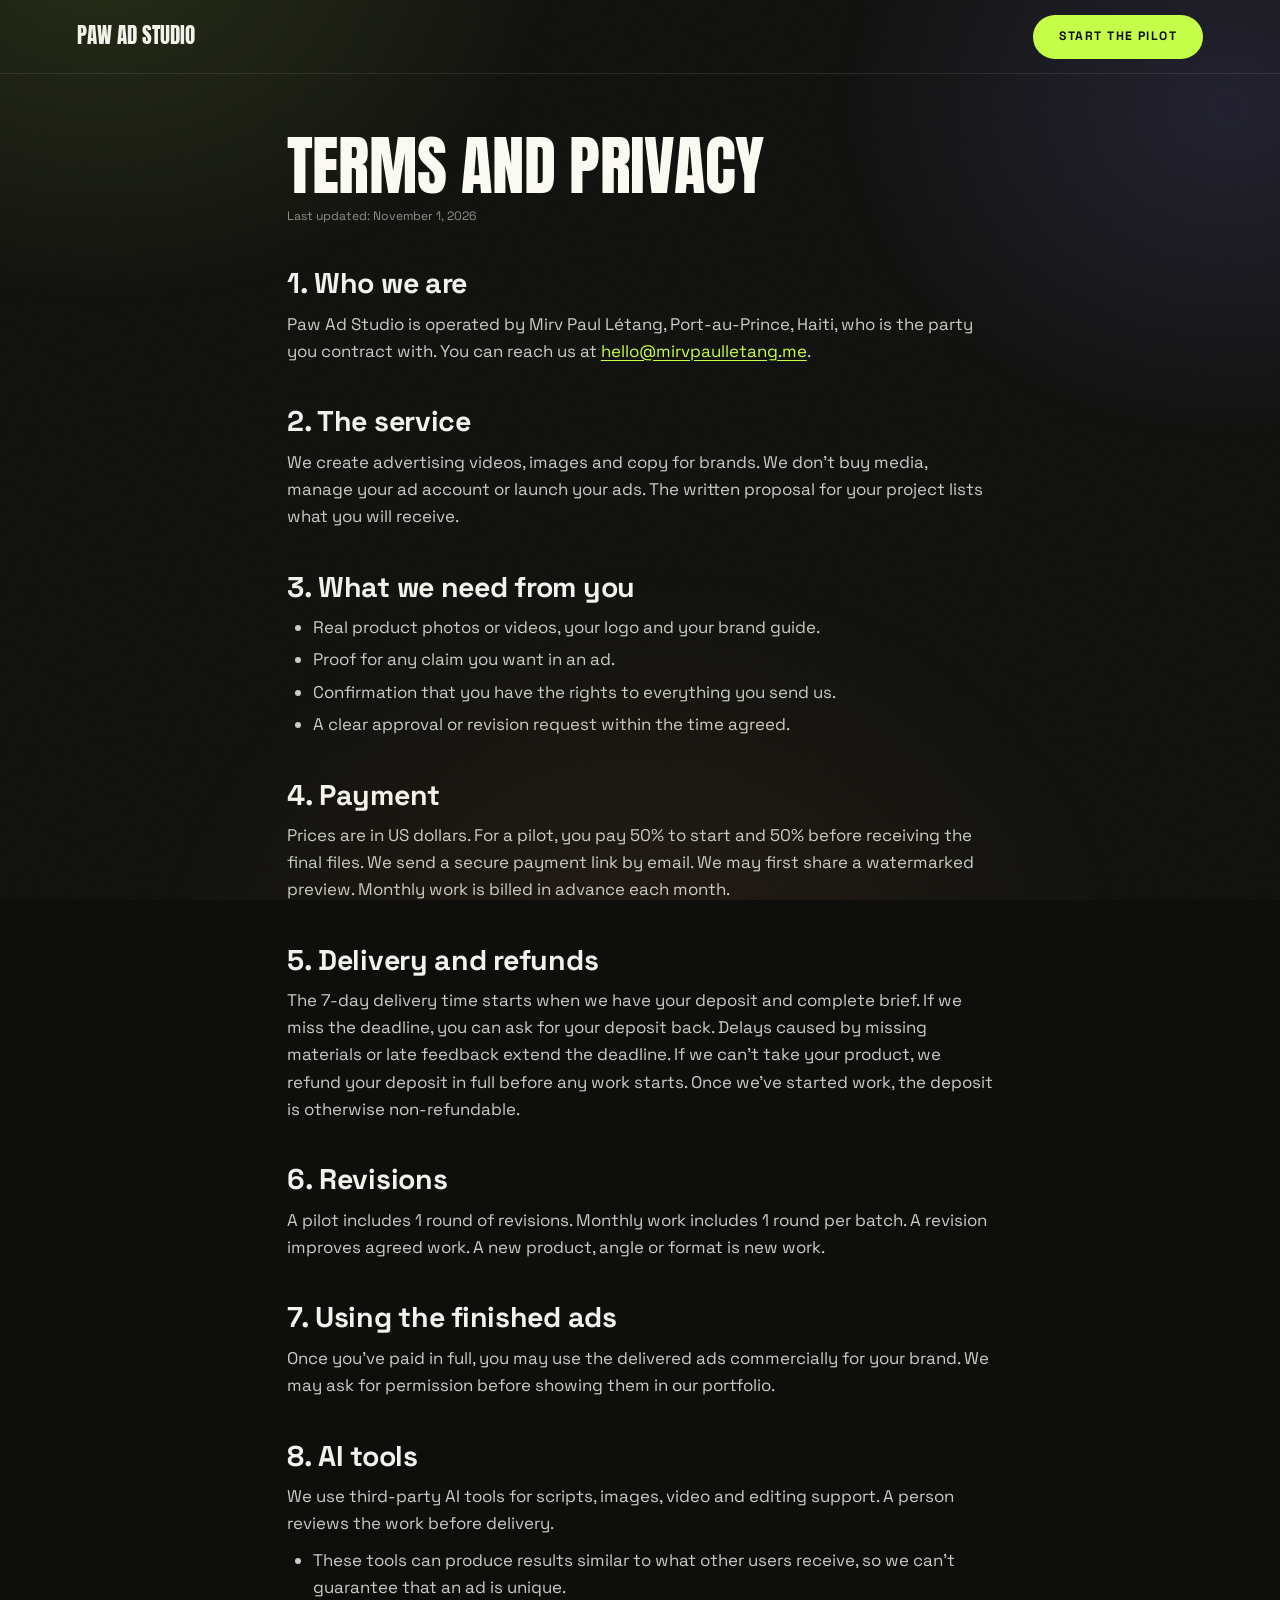
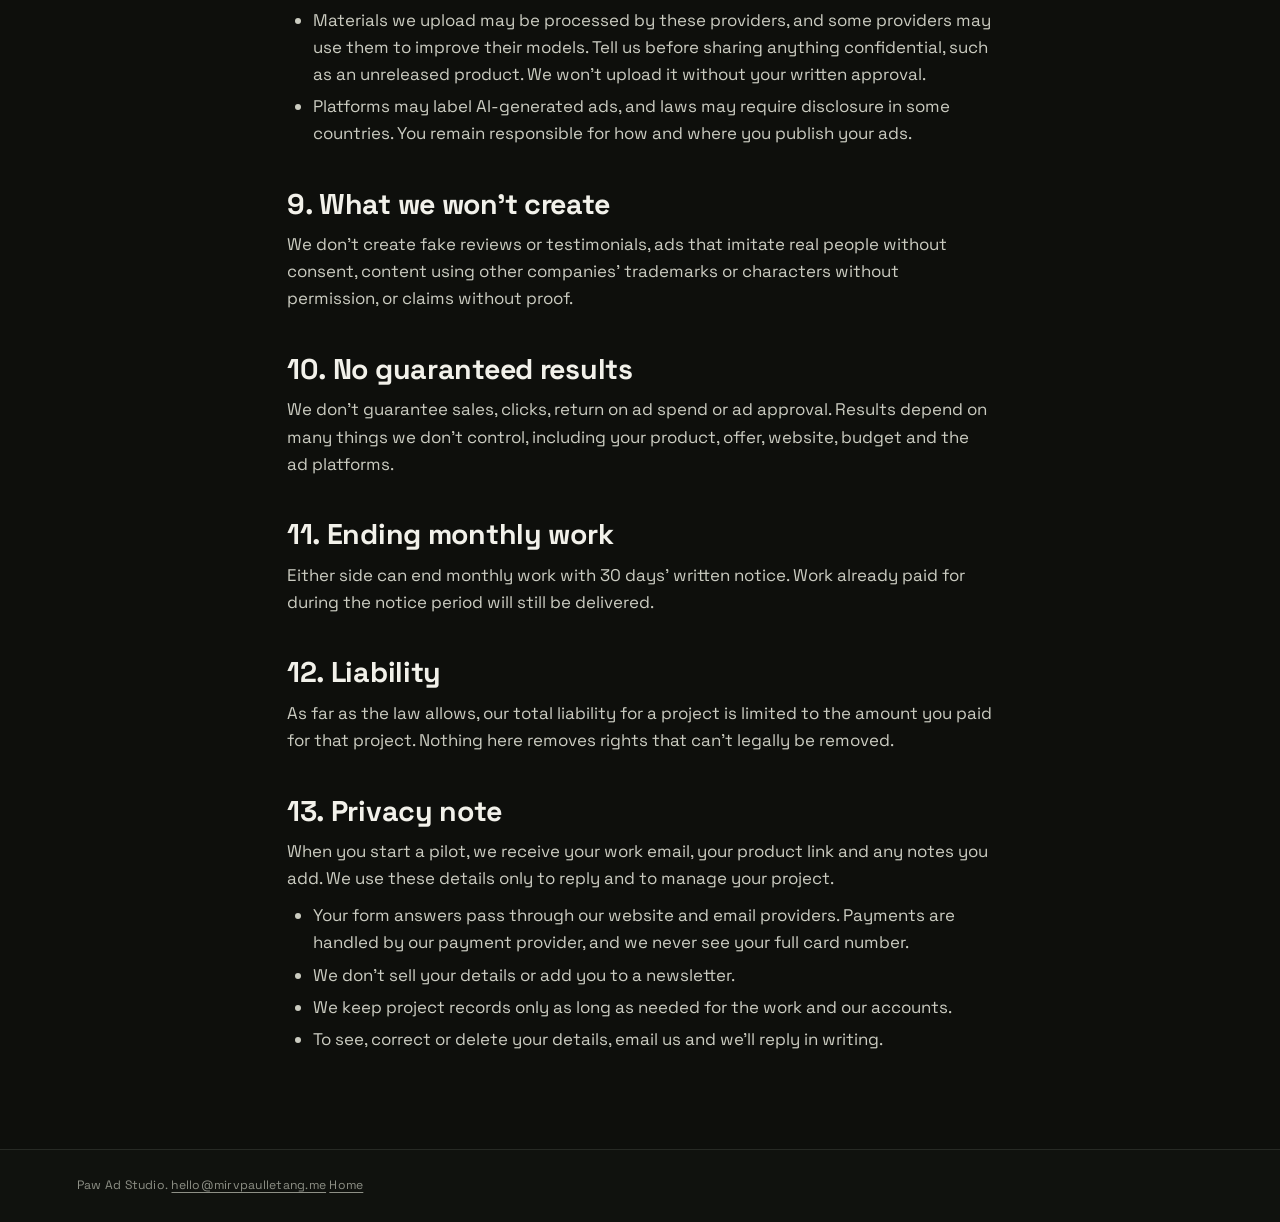
==== commit 802ea6f8: "Site prêt pour Netlify : contact sur mirvpaulletang.me, config Netlify, recherche paiement - Adresse" ====
--- a/terms.html
+++ b/terms.html
@@ -26,7 +26,7 @@
     <p class="updated">Last updated: November 1, 2026</p>
 
     <h2>1. Who we are</h2>
-    <p>Paw Ad Studio is operated by Mirv Paul Létang, Port-au-Prince, Haiti, who is the party you contract with. You can reach us at <a href="mailto:hello@pawadstudio.com">hello@pawadstudio.com</a>.</p>
+    <p>Paw Ad Studio is operated by Mirv Paul Létang, Port-au-Prince, Haiti, who is the party you contract with. You can reach us at <a href="mailto:hello@mirvpaulletang.me">hello@mirvpaulletang.me</a>.</p>
 
     <h2>2. The service</h2>
     <p>We create advertising videos, images and copy for brands. We don't buy media, manage your ad account or launch your ads. The written proposal for your project lists what you will receive.</p>
@@ -83,7 +83,7 @@
 
   <footer class="footer">
     <div class="container footer__inner">
-      <p class="footer__text">Paw Ad Studio. <a href="mailto:hello@pawadstudio.com">hello@pawadstudio.com</a> <a href="index.html">Home</a></p>
+      <p class="footer__text">Paw Ad Studio. <a href="mailto:hello@mirvpaulletang.me">hello@mirvpaulletang.me</a> <a href="index.html">Home</a></p>
     </div>
   </footer>
 </body>
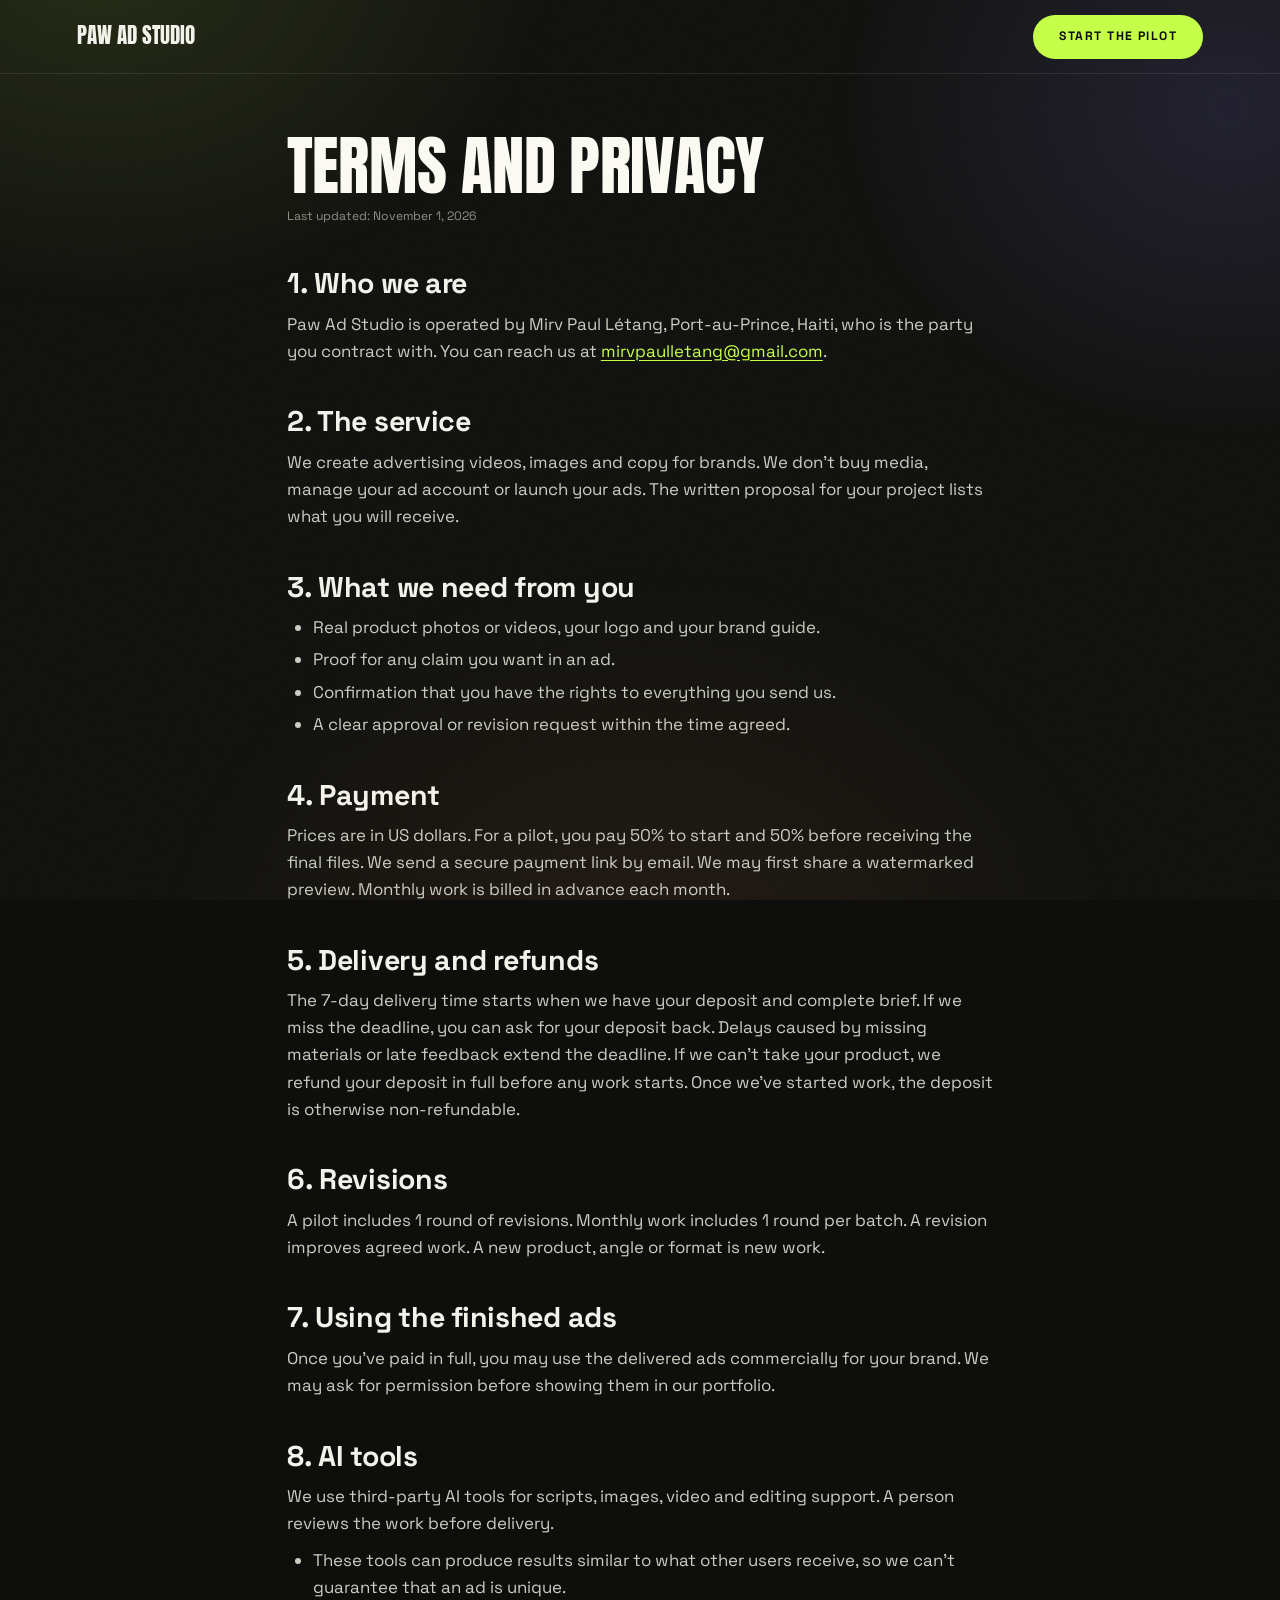
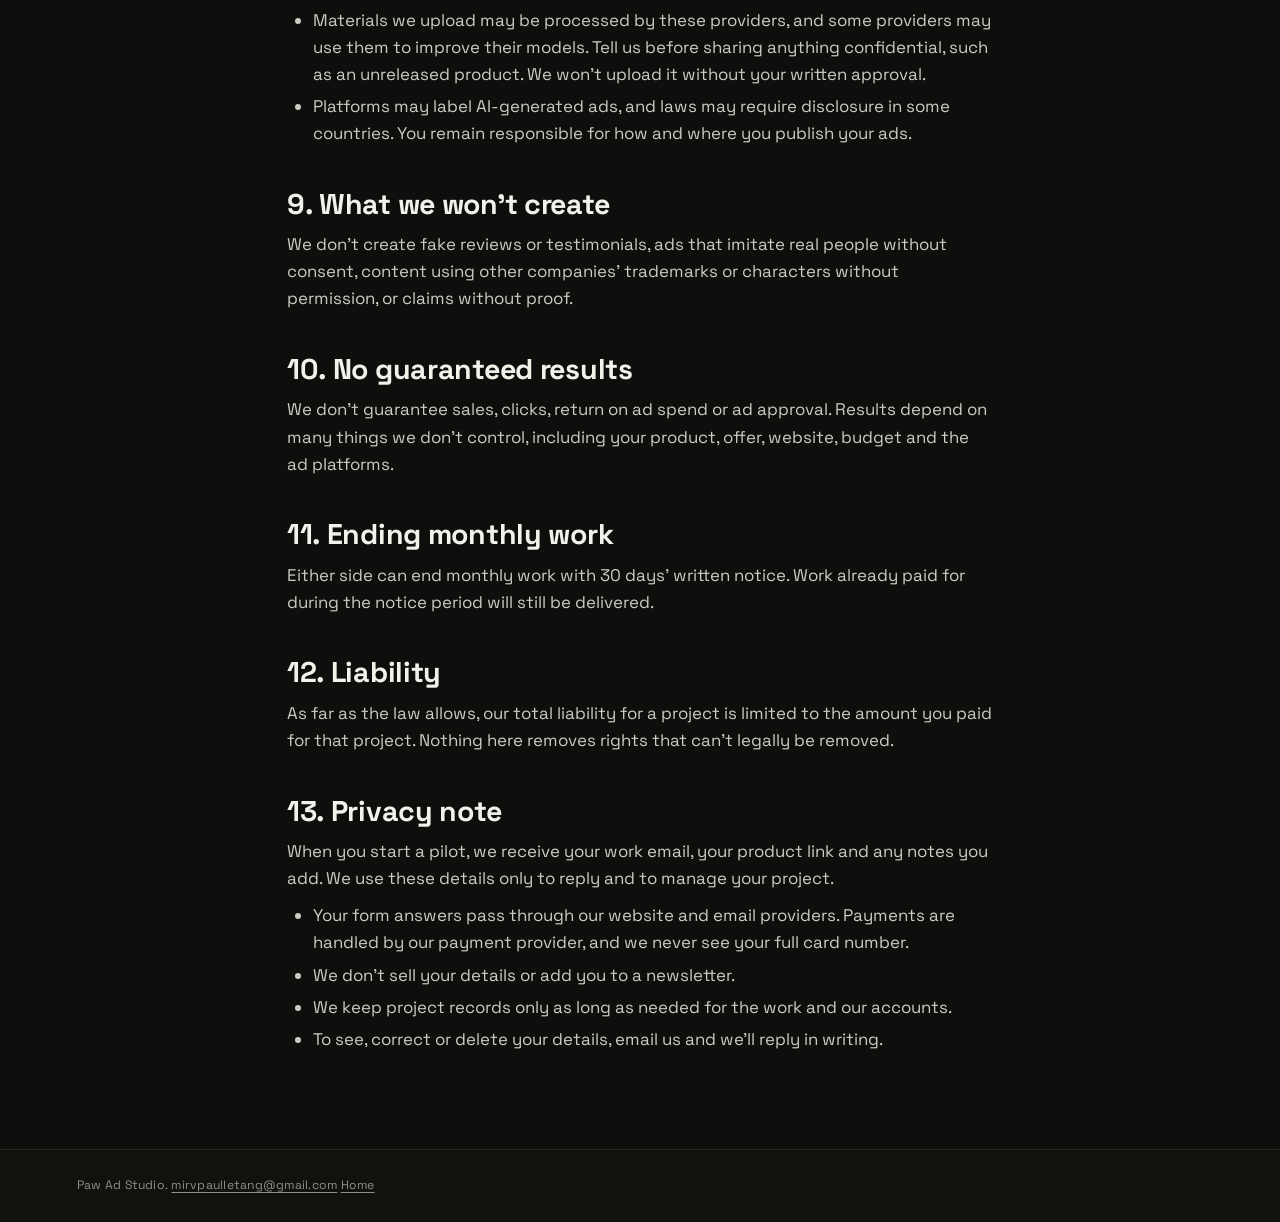
==== commit 9759d0a5: "Site : contact sur l'adresse Gmail pour l'instant Co-Authored-By: Claude Opus 5.5 <noreply@anthropic" ====
--- a/terms.html
+++ b/terms.html
@@ -26,7 +26,7 @@
     <p class="updated">Last updated: November 1, 2026</p>
 
     <h2>1. Who we are</h2>
-    <p>Paw Ad Studio is operated by Mirv Paul Létang, Port-au-Prince, Haiti, who is the party you contract with. You can reach us at <a href="mailto:hello@mirvpaulletang.me">hello@mirvpaulletang.me</a>.</p>
+    <p>Paw Ad Studio is operated by Mirv Paul Létang, Port-au-Prince, Haiti, who is the party you contract with. You can reach us at <a href="mailto:mirvpaulletang@gmail.com">mirvpaulletang@gmail.com</a>.</p>
 
     <h2>2. The service</h2>
     <p>We create advertising videos, images and copy for brands. We don't buy media, manage your ad account or launch your ads. The written proposal for your project lists what you will receive.</p>
@@ -83,7 +83,7 @@
 
   <footer class="footer">
     <div class="container footer__inner">
-      <p class="footer__text">Paw Ad Studio. <a href="mailto:hello@mirvpaulletang.me">hello@mirvpaulletang.me</a> <a href="index.html">Home</a></p>
+      <p class="footer__text">Paw Ad Studio. <a href="mailto:mirvpaulletang@gmail.com">mirvpaulletang@gmail.com</a> <a href="index.html">Home</a></p>
     </div>
   </footer>
 </body>
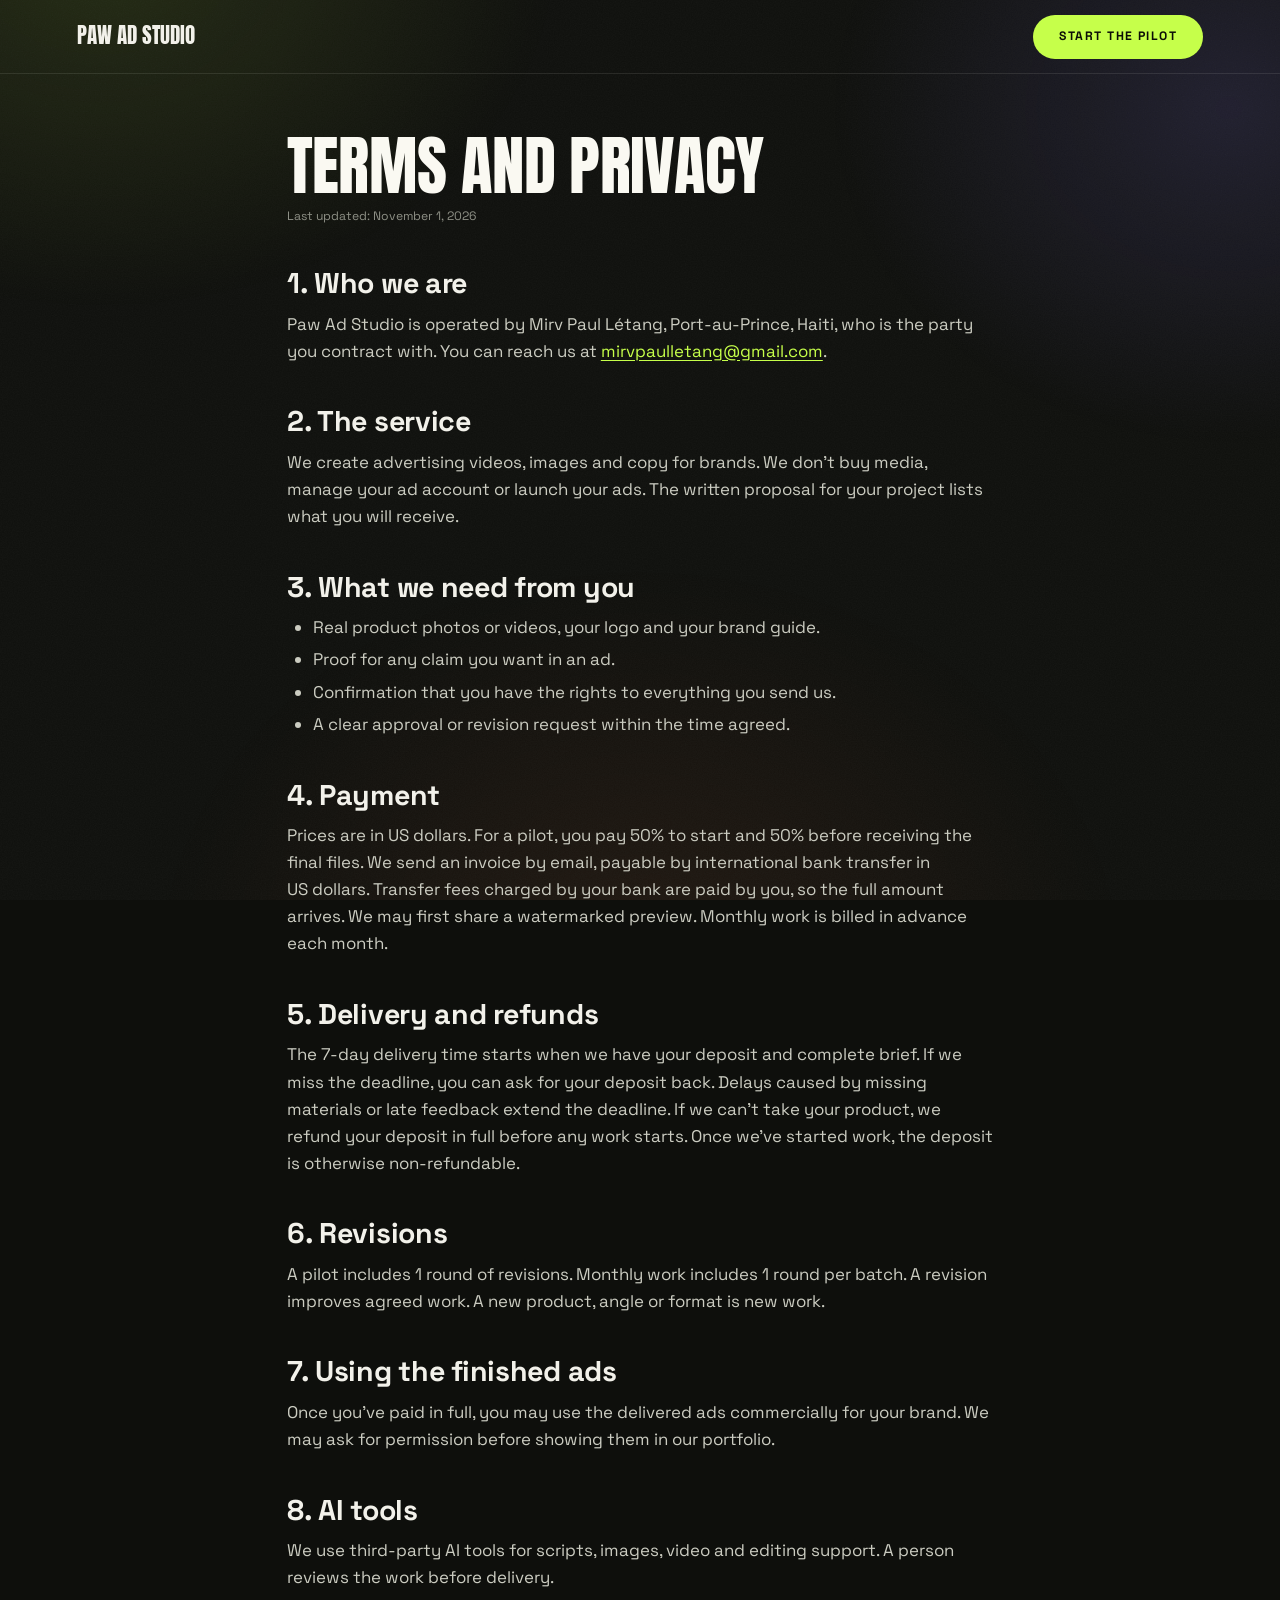
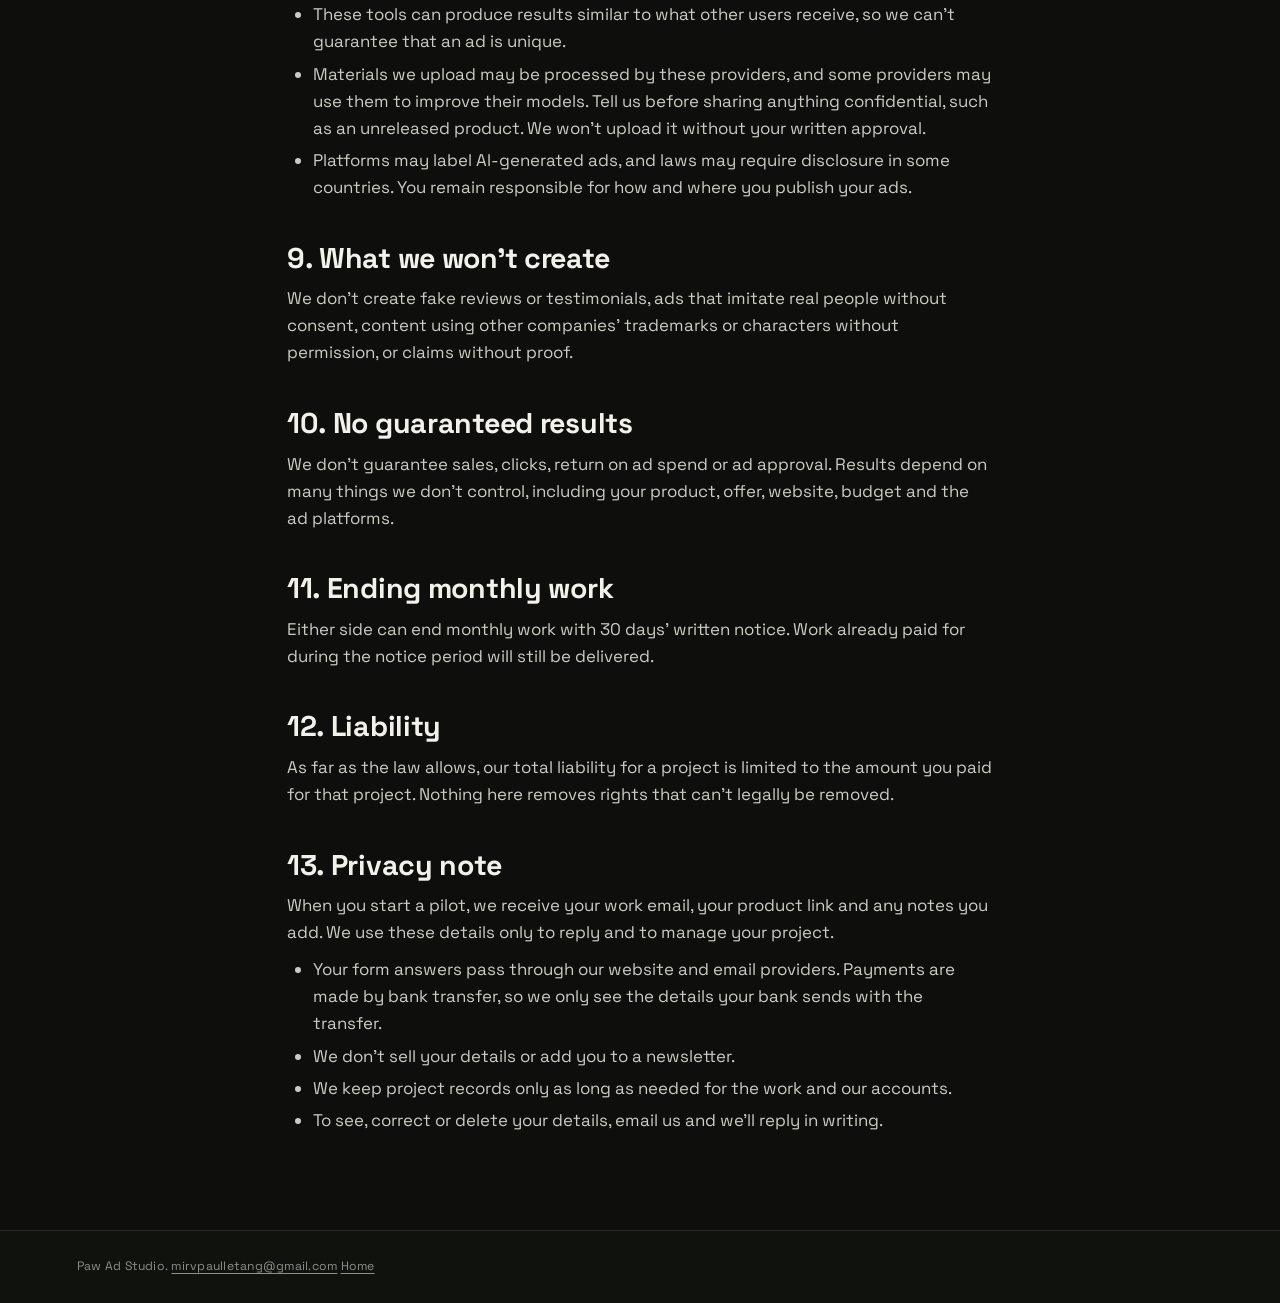
==== commit f2d50750: "Site : acompte payé par virement bancaire sur facture Co-Authored-By: Claude Opus 5.5 <noreply@anthr" ====
--- a/terms.html
+++ b/terms.html
@@ -40,7 +40,7 @@
     </ul>
 
     <h2>4. Payment</h2>
-    <p>Prices are in US dollars. For a pilot, you pay 50% to start and 50% before receiving the final files. We send a secure payment link by email. We may first share a watermarked preview. Monthly work is billed in advance each month.</p>
+    <p>Prices are in US dollars. For a pilot, you pay 50% to start and 50% before receiving the final files. We send an invoice by email, payable by international bank transfer in US dollars. Transfer fees charged by your bank are paid by you, so the full amount arrives. We may first share a watermarked preview. Monthly work is billed in advance each month.</p>
 
     <h2>5. Delivery and refunds</h2>
     <p>The 7-day delivery time starts when we have your deposit and complete brief. If we miss the deadline, you can ask for your deposit back. Delays caused by missing materials or late feedback extend the deadline. If we can't take your product, we refund your deposit in full before any work starts. Once we've started work, the deposit is otherwise non-refundable.</p>
@@ -74,7 +74,7 @@
     <h2 id="privacy">13. Privacy note</h2>
     <p>When you start a pilot, we receive your work email, your product link and any notes you add. We use these details only to reply and to manage your project.</p>
     <ul>
-      <li>Your form answers pass through our website and email providers. Payments are handled by our payment provider, and we never see your full card number.</li>
+      <li>Your form answers pass through our website and email providers. Payments are made by bank transfer, so we only see the details your bank sends with the transfer.</li>
       <li>We don't sell your details or add you to a newsletter.</li>
       <li>We keep project records only as long as needed for the work and our accounts.</li>
       <li>To see, correct or delete your details, email us and we'll reply in writing.</li>
